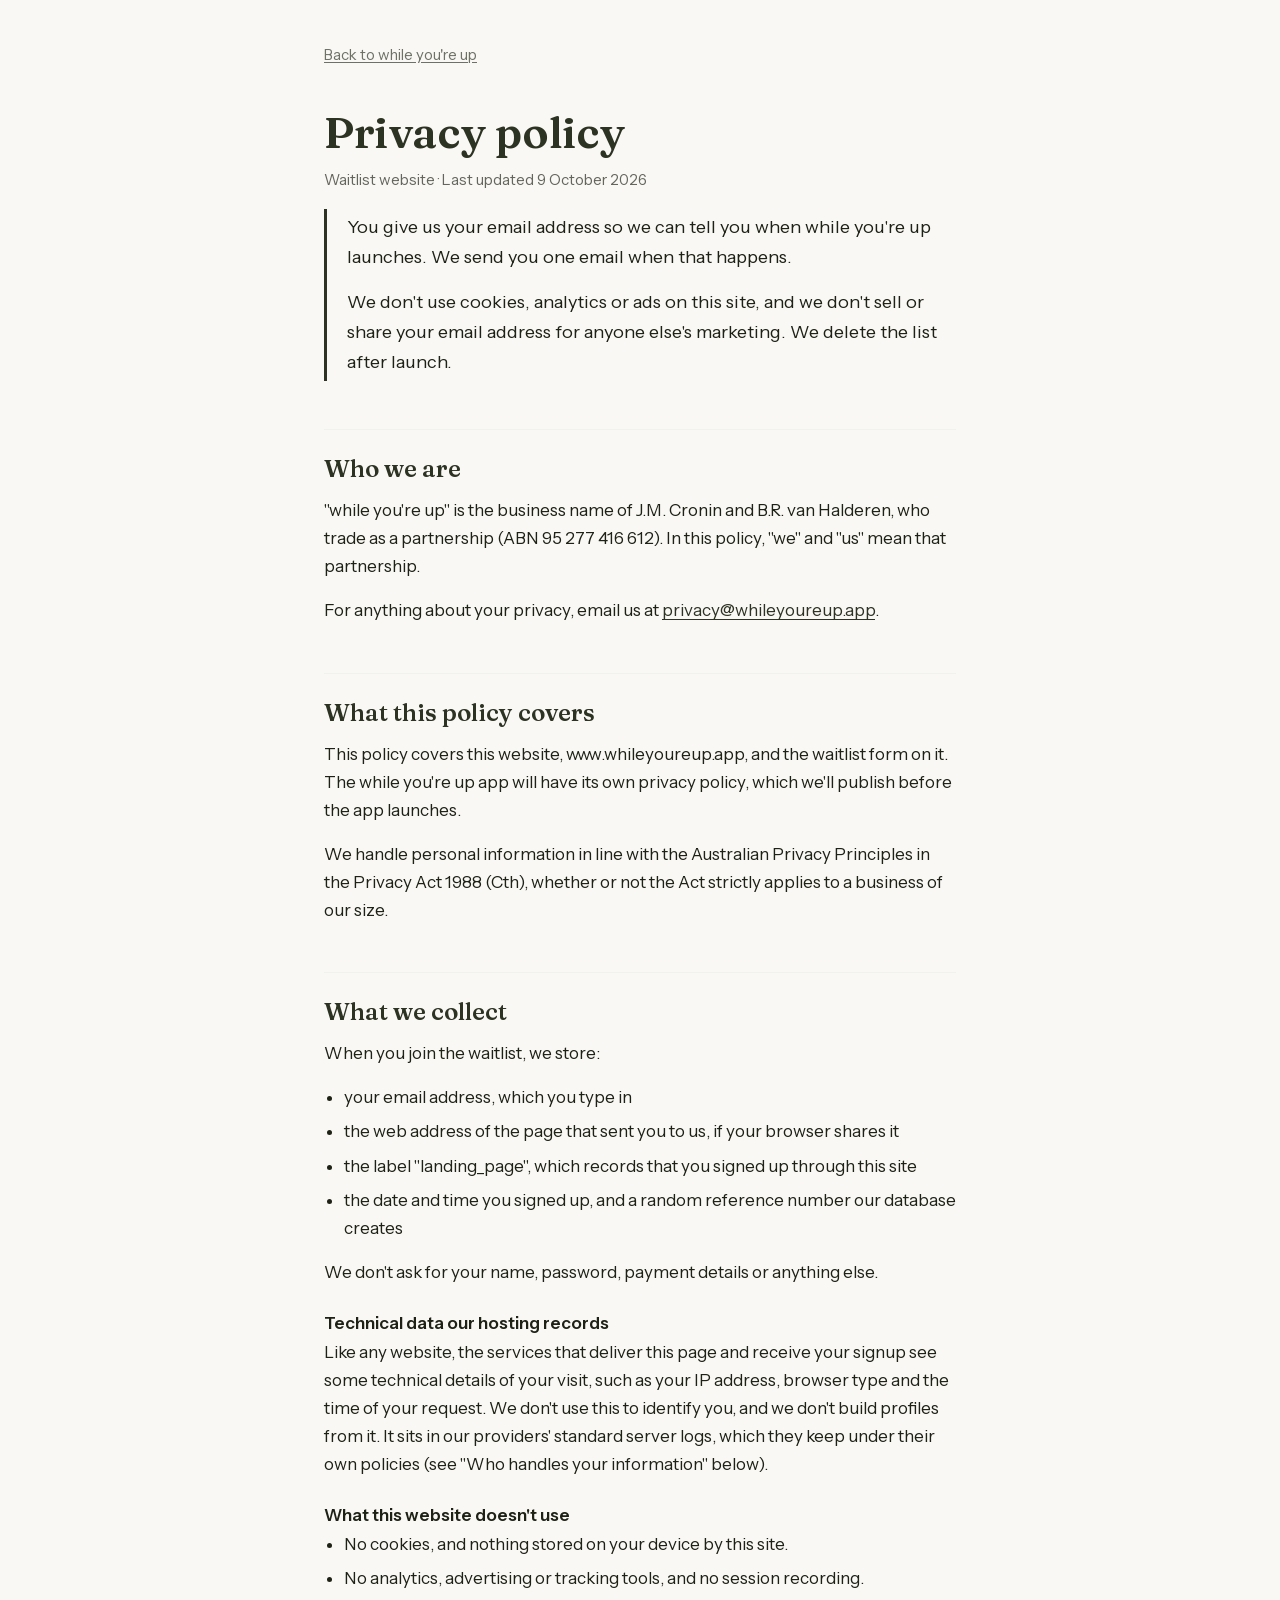
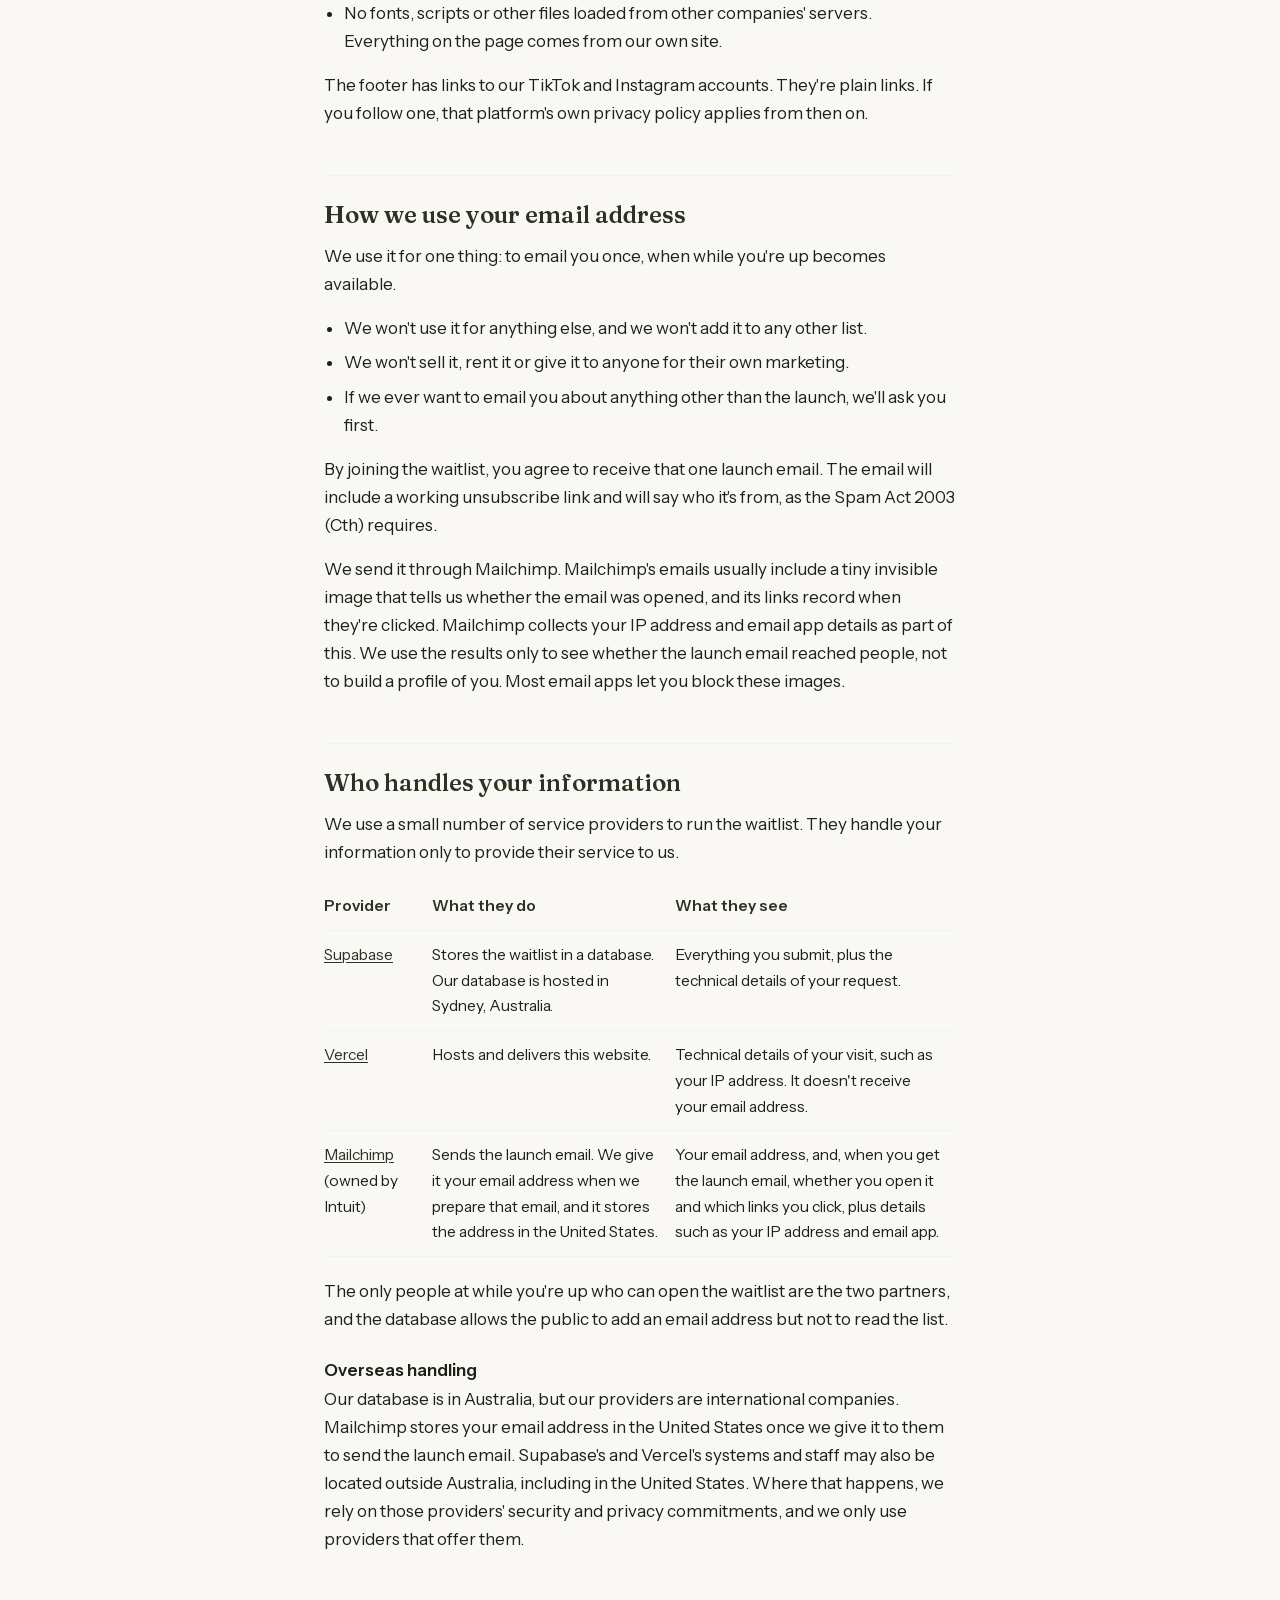
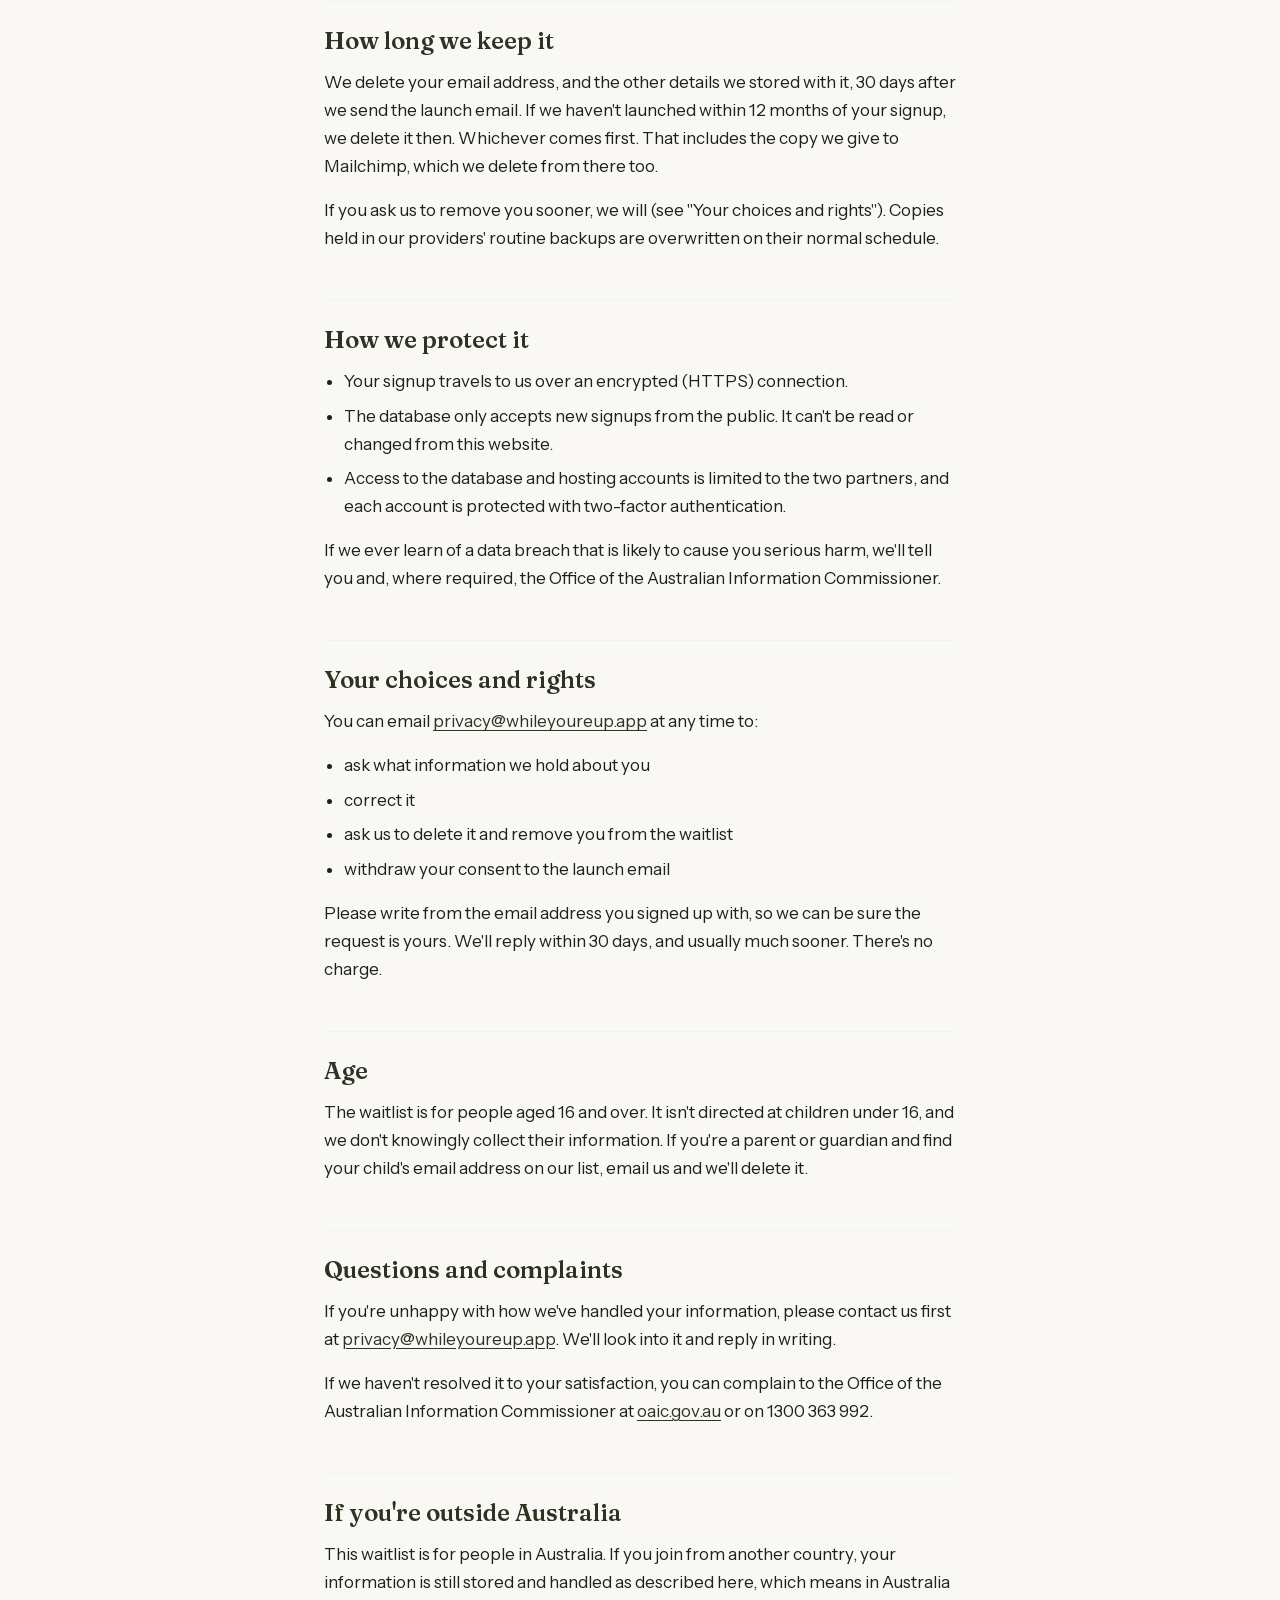
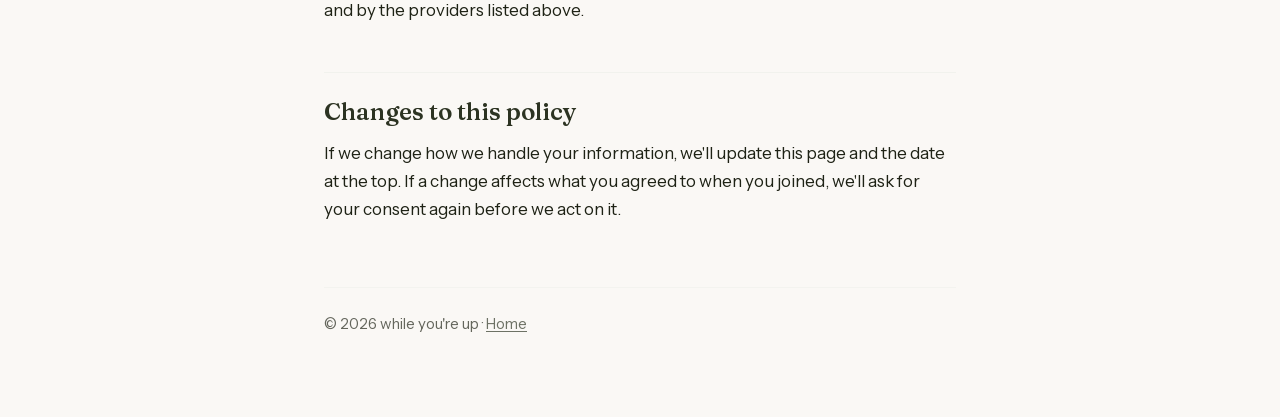
==== privacy.html @ 3d48b65b "Add privacy policy page, link it from footer, add signup consent line Restyles privacy.html with the" ====
<!DOCTYPE html>
<html lang="en-AU">
<head>
<meta charset="utf-8">
<meta name="viewport" content="width=device-width, initial-scale=1">
<meta name="color-scheme" content="light">
<title>Privacy policy · while you're up</title>
<meta name="description" content="How while you're up handles the email address you give us when you join the waitlist.">
<link rel="icon" href="assets/favicon.svg" type="image/svg+xml">
<link rel="stylesheet" href="css/tokens.css?v=17">
<link rel="stylesheet" href="css/styles.css?v=18">

<style>
  /* Page-specific layout only; shared colors, type, and fonts come from
     tokens.css / styles.css (self-hosted, same as the rest of the site).
     The site is light-only by design (see index.html), so no dark theme here. */

  .page {
    max-width: 42rem;
    margin: 0 auto;
    padding: 2.5rem 1.25rem 4rem;
    font-size: 1.0625rem;
    line-height: 1.65;
  }

  .back {
    display: inline-block;
    margin-bottom: 2.5rem;
    color: var(--color-neutral-dark);
    opacity: 0.68;
    font-size: 0.9375rem;
    text-decoration: none;
  }
  .back:hover, .back:focus-visible { opacity: 1; text-decoration: underline; }

  .page h1 {
    font-size: clamp(2rem, 6vw, 2.75rem);
    line-height: 1.1;
    letter-spacing: -0.01em;
    margin: 0 0 0.75rem;
  }
  .updated { color: var(--color-neutral-dark); opacity: 0.68; font-size: 0.9375rem; margin: 0 0 2rem; }

  .summary {
    border-left: 3px solid var(--color-forest-dark);
    padding: 0.25rem 0 0.25rem 1.25rem;
    margin: 0 0 3rem;
    font-size: 1.125rem;
  }
  .summary p { margin: 0 0 0.75rem; }
  .summary p:last-child { margin-bottom: 0; }

  .page h2 {
    font-size: 1.5rem;
    line-height: 1.25;
    margin: 3rem 0 0.75rem;
    padding-top: 1.5rem;
    border-top: 1px solid var(--color-neutral-light);
  }
  .page h3 {
    font-family: var(--font-body);
    font-weight: 600;
    font-size: 1.0625rem;
    color: var(--color-neutral-dark);
    margin: 1.75rem 0 0.25rem;
  }
  .page p { margin: 0 0 1rem; }
  .page ul { margin: 0 0 1rem; padding-left: 1.25rem; }
  .page li { margin-bottom: 0.4rem; }

  .page a {
    color: var(--color-forest-dark);
    text-decoration: underline;
    text-underline-offset: 0.15em;
  }
  .page a:hover { opacity: 0.75; }
  .page a:focus-visible, .back:focus-visible {
    outline: 2px solid var(--color-sage-green);
    outline-offset: 3px;
    border-radius: 2px;
  }

  .table-wrap { overflow-x: auto; margin: 0 0 1.25rem; }
  .page table { border-collapse: collapse; width: 100%; min-width: 30rem; font-size: 0.9688rem; }
  .page th, .page td {
    text-align: left;
    vertical-align: top;
    padding: 0.7rem 0.9rem 0.7rem 0;
    border-bottom: 1px solid var(--color-neutral-light);
  }
  .page th { font-weight: 600; color: var(--color-forest-dark); }

  .page footer {
    margin-top: 4rem;
    padding-top: 1.5rem;
    border-top: 1px solid var(--color-neutral-light);
    color: var(--color-neutral-dark);
    opacity: 0.68;
    font-size: 0.9375rem;
  }
</style>
</head>
<body>
<main class="page">

  <a class="back" href="/">Back to while you're up</a>

  <h1>Privacy policy</h1>
  <p class="updated">Waitlist website · Last updated 9 October 2026</p>

  <div class="summary">
    <p>You give us your email address so we can tell you when while you're up launches. We send you one email when that happens.</p>
    <p>We don't use cookies, analytics or ads on this site, and we don't sell or share your email address for anyone else's marketing. We delete the list after launch.</p>
  </div>

  <h2 id="who">Who we are</h2>
  <p>"while you're up" is the business name of J.M. Cronin and B.R. van Halderen, who trade as a partnership (ABN 95 277 416 612). In this policy, "we" and "us" mean that partnership.</p>
  <p>For anything about your privacy, email us at <a href="mailto:privacy@whileyoureup.app">privacy@whileyoureup.app</a>.</p>

  <h2 id="scope">What this policy covers</h2>
  <p>This policy covers this website, www.whileyoureup.app, and the waitlist form on it. The while you're up app will have its own privacy policy, which we'll publish before the app launches.</p>
  <p>We handle personal information in line with the Australian Privacy Principles in the Privacy Act 1988 (Cth), whether or not the Act strictly applies to a business of our size.</p>

  <h2 id="collect">What we collect</h2>
  <p>When you join the waitlist, we store:</p>
  <ul>
    <li>your email address, which you type in</li>
    <li>the web address of the page that sent you to us, if your browser shares it</li>
    <li>the label "landing_page", which records that you signed up through this site</li>
    <li>the date and time you signed up, and a random reference number our database creates</li>
  </ul>
  <p>We don't ask for your name, password, payment details or anything else.</p>

  <h3>Technical data our hosting records</h3>
  <p>Like any website, the services that deliver this page and receive your signup see some technical details of your visit, such as your IP address, browser type and the time of your request. We don't use this to identify you, and we don't build profiles from it. It sits in our providers' standard server logs, which they keep under their own policies (see "Who handles your information" below).</p>

  <h3>What this website doesn't use</h3>
  <ul>
    <li>No cookies, and nothing stored on your device by this site.</li>
    <li>No analytics, advertising or tracking tools, and no session recording.</li>
    <li>No fonts, scripts or other files loaded from other companies' servers. Everything on the page comes from our own site.</li>
  </ul>
  <p>The footer has links to our TikTok and Instagram accounts. They're plain links. If you follow one, that platform's own privacy policy applies from then on.</p>

  <h2 id="use">How we use your email address</h2>
  <p>We use it for one thing: to email you once, when while you're up becomes available.</p>
  <ul>
    <li>We won't use it for anything else, and we won't add it to any other list.</li>
    <li>We won't sell it, rent it or give it to anyone for their own marketing.</li>
    <li>If we ever want to email you about anything other than the launch, we'll ask you first.</li>
  </ul>
  <p>By joining the waitlist, you agree to receive that one launch email. The email will include a working unsubscribe link and will say who it's from, as the Spam Act 2003 (Cth) requires.</p>
  <p>We send it through Mailchimp. Mailchimp's emails usually include a tiny invisible image that tells us whether the email was opened, and its links record when they're clicked. Mailchimp collects your IP address and email app details as part of this. We use the results only to see whether the launch email reached people, not to build a profile of you. Most email apps let you block these images.</p>

  <h2 id="who-handles">Who handles your information</h2>
  <p>We use a small number of service providers to run the waitlist. They handle your information only to provide their service to us.</p>
  <div class="table-wrap">
    <table>
      <thead>
        <tr><th scope="col">Provider</th><th scope="col">What they do</th><th scope="col">What they see</th></tr>
      </thead>
      <tbody>
        <tr>
          <td><a href="https://supabase.com/privacy">Supabase</a></td>
          <td>Stores the waitlist in a database. Our database is hosted in Sydney, Australia.</td>
          <td>Everything you submit, plus the technical details of your request.</td>
        </tr>
        <tr>
          <td><a href="https://vercel.com/legal/privacy-policy">Vercel</a></td>
          <td>Hosts and delivers this website.</td>
          <td>Technical details of your visit, such as your IP address. It doesn't receive your email address.</td>
        </tr>
        <tr>
          <td><a href="https://mailchimp.com/legal/privacy/">Mailchimp</a> (owned by Intuit)</td>
          <td>Sends the launch email. We give it your email address when we prepare that email, and it stores the address in the United States.</td>
          <td>Your email address, and, when you get the launch email, whether you open it and which links you click, plus details such as your IP address and email app.</td>
        </tr>
      </tbody>
    </table>
  </div>
  <p>The only people at while you're up who can open the waitlist are the two partners, and the database allows the public to add an email address but not to read the list.</p>

  <h3>Overseas handling</h3>
  <p>Our database is in Australia, but our providers are international companies. Mailchimp stores your email address in the United States once we give it to them to send the launch email. Supabase's and Vercel's systems and staff may also be located outside Australia, including in the United States. Where that happens, we rely on those providers' security and privacy commitments, and we only use providers that offer them.</p>

  <h2 id="keep">How long we keep it</h2>
  <p>We delete your email address, and the other details we stored with it, 30 days after we send the launch email. If we haven't launched within 12 months of your signup, we delete it then. Whichever comes first. That includes the copy we give to Mailchimp, which we delete from there too.</p>
  <p>If you ask us to remove you sooner, we will (see "Your choices and rights"). Copies held in our providers' routine backups are overwritten on their normal schedule.</p>

  <h2 id="secure">How we protect it</h2>
  <ul>
    <li>Your signup travels to us over an encrypted (HTTPS) connection.</li>
    <li>The database only accepts new signups from the public. It can't be read or changed from this website.</li>
    <li>Access to the database and hosting accounts is limited to the two partners, and each account is protected with two-factor authentication.</li>
  </ul>
  <p>If we ever learn of a data breach that is likely to cause you serious harm, we'll tell you and, where required, the Office of the Australian Information Commissioner.</p>

  <h2 id="rights">Your choices and rights</h2>
  <p>You can email <a href="mailto:privacy@whileyoureup.app">privacy@whileyoureup.app</a> at any time to:</p>
  <ul>
    <li>ask what information we hold about you</li>
    <li>correct it</li>
    <li>ask us to delete it and remove you from the waitlist</li>
    <li>withdraw your consent to the launch email</li>
  </ul>
  <p>Please write from the email address you signed up with, so we can be sure the request is yours. We'll reply within 30 days, and usually much sooner. There's no charge.</p>

  <h2 id="age">Age</h2>
  <p>The waitlist is for people aged 16 and over. It isn't directed at children under 16, and we don't knowingly collect their information. If you're a parent or guardian and find your child's email address on our list, email us and we'll delete it.</p>

  <h2 id="complaints">Questions and complaints</h2>
  <p>If you're unhappy with how we've handled your information, please contact us first at <a href="mailto:privacy@whileyoureup.app">privacy@whileyoureup.app</a>. We'll look into it and reply in writing.</p>
  <p>If we haven't resolved it to your satisfaction, you can complain to the Office of the Australian Information Commissioner at <a href="https://www.oaic.gov.au">oaic.gov.au</a> or on 1300 363 992.</p>

  <h2 id="overseas-visitors">If you're outside Australia</h2>
  <p>This waitlist is for people in Australia. If you join from another country, your information is still stored and handled as described here, which means in Australia and by the providers listed above.</p>

  <h2 id="changes">Changes to this policy</h2>
  <p>If we change how we handle your information, we'll update this page and the date at the top. If a change affects what you agreed to when you joined, we'll ask for your consent again before we act on it.</p>

  <footer>
    <p>© 2026 while you're up · <a href="/">Home</a></p>
  </footer>

</main>
</body>
</html>
---- css/tokens.css ----
/*
 * Design tokens — sourced directly from Figma file "While You're Up — Design"
 * (fileKey 4DgEdesJbAXD0QEsbEUUnP): Brand Overview (node 0:1) + Design System
 * (node 56:2) pages. Do not hand-edit values here without checking Figma first.
 */

:root {
  /* Color primitives */
  --color-forest-dark: #2C3322;   /* primary brand / headings */
  --color-sage-green: #9BA383;    /* secondary actions */
  --color-warm-tan: #CFA779;      /* accent / alerts / spotlight */
  --color-cream-base: #FAF8F5;    /* background */
  --color-neutral-dark: #1E2215;  /* body text */
  --color-neutral-light: #F1F2ED; /* borders / dividers */
  --color-surface: #FFFFFF;

  /* Type */
  --font-display: 'Fraunces', serif;        /* headlines, lowercase wordmark styling */
  --font-body: 'Instrument Sans', sans-serif;

  --text-display: clamp(2.5rem, 5vw, 3.5rem);  /* Figma Display: Fraunces 32px, scaled up for a marketing hero */
  --text-heading: clamp(1.5rem, 3vw, 2rem);    /* Figma Heading: Fraunces 24px */
  --text-subhead: 1.25rem;                     /* Figma Subhead: Instrument Sans SemiBold 20px */
  --text-body: 0.875rem;                       /* Figma Body: Instrument Sans Regular 14px */
  --text-caption: 0.75rem;                     /* Figma Caption: 12px */
  --text-overline: 0.6875rem;                  /* Figma Overline: Bold 11px, all caps */

  /* Spacing — Figma's 8px grid */
  --space-1: 8px;
  --space-2: 16px;
  --space-3: 24px;
  --space-4: 32px;
  --space-5: 48px;
  --space-6: 64px;

  /* Radii — Figma Radii & Spacing board */
  --radius-small: 8px;
  --radius-medium: 16px;
  --radius-large: 32px;
  --radius-full: 999px;
}
---- css/styles.css ----
/* Layout & components — built on tokens.css (Figma-sourced values only). */

/* Self-hosted fonts (SIL OFL 1.1, see fonts/OFL-*.txt). Same variable woff2
   files Google Fonts served; only the weights/styles this CSS uses. */
@font-face {
  font-family: 'Fraunces';
  font-style: normal;
  font-weight: 500 600;
  font-display: swap;
  src: url('../fonts/fraunces-latin-ext.woff2') format('woff2');
  unicode-range: U+0100-02BA, U+02BD-02C5, U+02C7-02CC, U+02CE-02D7, U+02DD-02FF, U+0304, U+0308, U+0329, U+1D00-1DBF, U+1E00-1E9F, U+1EF2-1EFF, U+2020, U+20A0-20AB, U+20AD-20C4, U+2113, U+2C60-2C7F, U+A720-A7FF;
}
@font-face {
  font-family: 'Fraunces';
  font-style: normal;
  font-weight: 500 600;
  font-display: swap;
  src: url('../fonts/fraunces-latin.woff2') format('woff2');
  unicode-range: U+0000-00FF, U+0131, U+0152-0153, U+02BB-02BC, U+02C6, U+02DA, U+02DC, U+0304, U+0308, U+0329, U+2000-206F, U+20AC, U+2122, U+2191, U+2193, U+2212, U+2215, U+FEFF, U+FFFD;
}
@font-face {
  font-family: 'Fraunces';
  font-style: italic;
  font-weight: 400;
  font-display: swap;
  src: url('../fonts/fraunces-italic-latin-ext.woff2') format('woff2');
  unicode-range: U+0100-02BA, U+02BD-02C5, U+02C7-02CC, U+02CE-02D7, U+02DD-02FF, U+0304, U+0308, U+0329, U+1D00-1DBF, U+1E00-1E9F, U+1EF2-1EFF, U+2020, U+20A0-20AB, U+20AD-20C4, U+2113, U+2C60-2C7F, U+A720-A7FF;
}
@font-face {
  font-family: 'Fraunces';
  font-style: italic;
  font-weight: 400;
  font-display: swap;
  src: url('../fonts/fraunces-italic-latin.woff2') format('woff2');
  unicode-range: U+0000-00FF, U+0131, U+0152-0153, U+02BB-02BC, U+02C6, U+02DA, U+02DC, U+0304, U+0308, U+0329, U+2000-206F, U+20AC, U+2122, U+2191, U+2193, U+2212, U+2215, U+FEFF, U+FFFD;
}
@font-face {
  font-family: 'Instrument Sans';
  font-style: normal;
  font-weight: 400 700;
  font-display: swap;
  src: url('../fonts/instrument-sans-latin-ext.woff2') format('woff2');
  unicode-range: U+0100-02BA, U+02BD-02C5, U+02C7-02CC, U+02CE-02D7, U+02DD-02FF, U+0304, U+0308, U+0329, U+1D00-1DBF, U+1E00-1E9F, U+1EF2-1EFF, U+2020, U+20A0-20AB, U+20AD-20C4, U+2113, U+2C60-2C7F, U+A720-A7FF;
}
@font-face {
  font-family: 'Instrument Sans';
  font-style: normal;
  font-weight: 400 700;
  font-display: swap;
  src: url('../fonts/instrument-sans-latin.woff2') format('woff2');
  unicode-range: U+0000-00FF, U+0131, U+0152-0153, U+02BB-02BC, U+02C6, U+02DA, U+02DC, U+0304, U+0308, U+0329, U+2000-206F, U+20AC, U+2122, U+2191, U+2193, U+2212, U+2215, U+FEFF, U+FFFD;
}

*, *::before, *::after { box-sizing: border-box; }

html {
  scroll-behavior: smooth;
  color-scheme: light; /* mirrors the <meta name="color-scheme"> in index.html */
}

body {
  margin: 0;
  background: var(--color-cream-base);
  color: var(--color-neutral-dark);
  font-family: var(--font-body);
  font-size: var(--text-body);
  line-height: 1.6;
  -webkit-font-smoothing: antialiased;
}

h1, h2, h3 {
  font-family: var(--font-display);
  color: var(--color-forest-dark);
  margin: 0;
  line-height: 1.15;
}

a { color: inherit; }

.sr-only {
  position: absolute;
  width: 1px;
  height: 1px;
  padding: 0;
  margin: -1px;
  overflow: hidden;
  clip: rect(0, 0, 0, 0);
  white-space: nowrap;
  border: 0;
}

.wrap {
  max-width: 1120px;
  margin: 0 auto;
  padding: 0 var(--space-2);
}

/* Header */
.site-header {
  position: sticky;
  top: 0;
  z-index: 50; /* explicit stacking so it renders above the hero's sticky phone, regardless of DOM order */
  padding: var(--space-2) 0;
  background: var(--color-cream-base);
  border-bottom: 1px solid rgba(44, 51, 34, 0.08);
}

.brand {
  display: inline-flex;
  align-items: center;
  gap: var(--space-1);
  text-decoration: none;
  padding: 6px 0; /* brings the tap target closer to the 44px touch-target minimum (was 32px) */
}

.brand img {
  width: 32px;
  height: auto;
  display: block;
}

.brand span {
  font-family: var(--font-display);
  font-size: 1.25rem;
  color: var(--color-forest-dark);
}

/* Hero */
.hero {
  padding: var(--space-4) 0 var(--space-6);
}

.hero .wrap {
  display: grid;
  grid-template-columns: 1.1fr 0.9fr;
  gap: var(--space-6);
  align-items: center;
}

.badge {
  display: inline-block;
  background: var(--color-neutral-light);
  color: var(--color-forest-dark);
  font-size: var(--text-overline);
  font-weight: 700;
  letter-spacing: 0.06em;
  text-transform: uppercase;
  padding: var(--space-1) var(--space-2);
  border-radius: var(--radius-full);
  margin-bottom: var(--space-2);
}

.hero h1 {
  font-size: var(--text-display);
  font-weight: 600;
}

.hero .subhead {
  margin-top: var(--space-2);
  font-size: var(--text-subhead);
  color: var(--color-neutral-dark);
  opacity: 0.85;
  max-width: 44ch;
}

/* Rolling message carousel — one chat-style pill visible at a time,
   sized noticeably smaller than the headline (italic "Brand Personality"
   Fraunces style from the brand board, but a lighter touch) directly
   below it. Each pill fades + slides in, holds, then fades + slides
   out, staggered by animation-delay so exactly one is ever visible.
   Purely decorative/ambient (aria-hidden), CSS-only, and paused (first
   message shown static) for reduced-motion. */
.message-carousel {
  position: relative;
  min-height: 70px; /* fits one line at this type size; grows for wrapped text at larger text sizes instead of clipping it */
  margin: var(--space-1) 0 var(--space-4);
}

.message-bubble {
  position: absolute;
  top: 50%;
  left: 0;
  margin: 0;
  background: var(--color-surface);
  border: 1px solid var(--color-neutral-light);
  border-radius: var(--radius-large);
  padding: var(--space-2) var(--space-3);
  font-family: var(--font-display);
  font-style: italic;
  font-weight: 400;
  font-size: clamp(0.875rem, 2.2vw, 1.375rem);
  line-height: 1.3;
  color: var(--color-forest-dark);
  width: max-content;
  max-width: 100%;
  /* No white-space:nowrap: at larger browser/OS text sizes this must be
     allowed to wrap instead of overflowing the viewport unreadably
     (WCAG 1.4.4/1.4.10). It still renders on one line at normal sizes
     because the pill hugs its content width. */
  opacity: 0;
  transform: translateY(calc(-50% + 10px));
  animation: message-fade-cycle 20s ease-in-out infinite;
}

.message-bubble:nth-child(1) { animation-delay: 0s; }
.message-bubble:nth-child(2) { animation-delay: 4s; }
.message-bubble:nth-child(3) { animation-delay: 8s; }
.message-bubble:nth-child(4) { animation-delay: 12s; }
.message-bubble:nth-child(5) { animation-delay: 16s; }

@keyframes message-fade-cycle {
  0%   { opacity: 0; transform: translateY(calc(-50% + 10px)); }
  4%   { opacity: 1; transform: translateY(-50%); }
  16%  { opacity: 1; transform: translateY(-50%); }
  20%  { opacity: 0; transform: translateY(calc(-50% - 10px)); }
  100% { opacity: 0; transform: translateY(calc(-50% - 10px)); }
}

@media (prefers-reduced-motion: reduce) {
  .message-bubble { animation: none; opacity: 0; }
  .message-bubble:first-child { opacity: 1; transform: translateY(-50%); }
}

.hero-visual {
  display: flex;
  justify-content: center;
}

/* Scroll-driven phone mockup — a tall track wrapping the whole hero row.
   Scrolling through the track drives the app screenshot's internal scroll
   (via JS translateY in phone-scroll.js) while the hero copy + phone stay
   pinned together; once the content is fully revealed, they unstick and
   the page continues normally into the next section. */
.phone-scroll-track {
  position: relative;
  width: 100%;
}

.phone-sticky {
  position: sticky;
  /* --header-h is measured and kept in sync by phone-scroll.js, so the
     sticky phone/copy never sit partly behind the fixed header. */
  top: calc(12vh + var(--header-h, 64px));
}


.iphone-frame {
  position: relative;
  width: 100%;
  max-width: 320px;
  aspect-ratio: 430 / 932; /* iPhone 17 Pro Max screen proportions */
  background: linear-gradient(155deg, #f3f3f1 0%, #e2e2e0 45%, #f5f5f3 100%); /* silver/titanium finish, calmer than a black frame */
  border: 1px solid rgba(0, 0, 0, 0.06);
  border-radius: 50px;
  padding: 12px;
  box-shadow: 0 30px 60px -20px rgba(30, 34, 21, 0.3);
}

.iphone-dynamic-island {
  position: absolute;
  top: 22px;
  left: 50%;
  transform: translateX(-50%);
  width: 32%;
  height: 3.2%;
  background: #000; /* always black on-device, regardless of finish */
  border-radius: 999px;
  z-index: 3;
}

.iphone-side-button {
  position: absolute;
  background: #d6d6d4;
  box-shadow: 0 0 0 0.5px rgba(0, 0, 0, 0.08);
}

.iphone-action-button {
  left: -3px;
  top: 15%;
  width: 3px;
  height: 3.5%;
  border-radius: 2px 0 0 2px;
}

.iphone-volume-up, .iphone-volume-down {
  left: -3px;
  width: 3px;
  height: 7%;
  border-radius: 2px 0 0 2px;
}

.iphone-volume-up { top: 21%; }
.iphone-volume-down { top: 30%; }

.iphone-power-button {
  right: -3px;
  top: 22%;
  width: 3px;
  height: 10%;
  border-radius: 0 2px 2px 0;
}

.iphone-screen {
  position: relative;
  width: 100%;
  height: 100%;
  overflow: hidden;
  border-radius: 38px;
  background: var(--color-cream-base);
}

.iphone-status-bar,
.iphone-bottom-nav {
  position: absolute;
  left: 0;
  width: 100%;
  display: block;
  z-index: 2;
  pointer-events: none;
}

.iphone-status-bar { top: 0; }

.iphone-bottom-nav {
  bottom: 0;
  /* Padding (not a bottom offset) lifts the pill off the screen's rounded
     corner while the background fills that strip — otherwise scrolling
     content would show through the gap left underneath the nav image. */
  box-sizing: border-box;
  padding-bottom: 2.5%;
  background: var(--color-cream-base);
}

.iphone-content {
  position: absolute;
  top: 6.6%; /* matches the status bar's proportional height */
  left: 0;
  width: 100%;
  display: block;
  pointer-events: none;
  user-select: none;
  will-change: transform;
  backface-visibility: hidden; /* keeps this pinned to its own compositor layer on iOS Safari instead of re-promoting mid-scroll */
}

/* Signup form */
.signup-form {
  display: flex;
  gap: var(--space-1);
  margin-top: var(--space-3);
  max-width: 420px;
}

.signup-form input[type="email"] {
  flex: 1;
  padding: var(--space-2);
  border-radius: var(--radius-medium);
  border: 1px solid var(--color-neutral-light);
  background: var(--color-surface);
  font-family: var(--font-body);
  font-size: 1rem;
  color: var(--color-neutral-dark);
}

.signup-form input[type="email"]:focus {
  outline: 2px solid var(--color-sage-green);
  outline-offset: 1px;
}

.signup-form button {
  background: var(--color-forest-dark);
  color: var(--color-cream-base);
  border: none;
  border-radius: var(--radius-medium);
  padding: 0 var(--space-3);
  font-family: var(--font-body);
  font-weight: 600;
  font-size: 1rem;
  cursor: pointer;
  white-space: nowrap;
}

.signup-form button:hover { background: var(--color-neutral-dark); }
.signup-form button:disabled { opacity: 0.6; cursor: default; }

.form-message {
  min-height: 1.4em;
  margin-top: var(--space-1);
  font-size: var(--text-caption);
  color: var(--color-forest-dark);
}

.form-message.is-error { color: #a1462f; }

.trust-line {
  margin-top: var(--space-1);
  font-size: var(--text-caption);
  color: var(--color-neutral-dark);
  opacity: 0.68; /* 0.6 measured ~4.25:1 against cream, just under WCAG AA's 4.5:1 for normal text */
}

.success-state {
  max-width: 420px;
  background: var(--color-surface);
  border: 1px solid var(--color-neutral-light);
  border-radius: var(--radius-medium);
  padding: var(--space-3);
  margin-top: var(--space-3);
}

.success-state h2,
.success-state h3 {
  font-size: var(--text-heading);
}

.success-state p {
  margin: var(--space-1) 0 0;
  opacity: 0.8;
}

/* Feature grid — a light tinted band (echoes the households band's
   divided-column structure below it, without repeating its dark green),
   with icon/type sizing matched to the households section: larger
   circular badges instead of small rounded-square icons, and hairline
   dividers instead of individual boxed cards. */
.features {
  background: var(--color-neutral-light);
  padding: var(--space-6) 0;
}

.features h2 {
  font-size: var(--text-heading);
  text-align: center;
  margin-bottom: var(--space-5);
}

/* Divider lines are the 1px grid gap showing through (background on the
   grid, card background painted over it) — this keeps every line the
   same length and continuous, unlike per-card borders which only span
   that card's own box and break across the row gap. */
.feature-grid {
  display: grid;
  grid-template-columns: repeat(3, 1fr);
  gap: 1px;
  background: rgba(44, 51, 34, 0.14);
}

.feature-card {
  background: var(--color-neutral-light);
  padding: var(--space-4);
}

.feature-icon {
  width: 56px;
  height: 56px;
  border-radius: 50%;
  background: var(--color-surface);
  display: flex;
  align-items: center;
  justify-content: center;
  margin-bottom: var(--space-2);
}

.feature-icon img {
  width: 26px;
  height: 26px;
  display: block;
}

.feature-card h3 {
  font-family: var(--font-body);
  font-size: 1rem;
  font-weight: 600;
  color: var(--color-neutral-dark);
}

.feature-card p {
  margin: var(--space-1) 0 0;
  font-size: var(--text-body);
  opacity: 0.75;
}

/* Target households — an inverse (dark) band to visually break from the
   light feature-card grid above: columns separated by hairline dividers
   rather than repeating the boxed white-card pattern. */
.households {
  background: var(--color-forest-dark);
  padding: var(--space-6) 0;
}

.households h2 {
  font-size: var(--text-heading);
  text-align: center;
  color: var(--color-cream-base);
  margin-bottom: var(--space-5);
}

.household-grid {
  display: grid;
  grid-template-columns: repeat(3, 1fr);
}

.household-item {
  padding: 0 var(--space-4);
}

.household-item + .household-item {
  border-left: 1px solid rgba(250, 248, 245, 0.18);
}

.household-icon {
  width: 56px;
  height: 56px;
  border-radius: 50%;
  display: flex;
  align-items: center;
  justify-content: center;
  margin-bottom: var(--space-2);
}

.household-icon img {
  width: 26px;
  height: 26px;
  display: block;
}

.household-icon-sage { background: var(--color-sage-green); }
.household-icon-tan { background: var(--color-warm-tan); }
.household-icon-cream { background: var(--color-cream-base); }

.household-item h3 {
  font-family: var(--font-body);
  font-size: 1rem;
  font-weight: 600;
  color: var(--color-cream-base);
}

.household-item p {
  margin: var(--space-1) 0 0;
  font-size: var(--text-body);
  color: var(--color-cream-base);
  opacity: 0.72;
}

/* Secondary CTA */
.cta-secondary {
  padding: var(--space-6) 0;
  text-align: center;
}

.cta-secondary h2 {
  font-size: var(--text-heading);
  margin-bottom: var(--space-2);
}

.cta-secondary .signup-form,
.cta-secondary .success-state {
  margin-left: auto;
  margin-right: auto;
}

/* Footer */
.site-footer {
  padding: var(--space-4) 0 var(--space-6);
  border-top: 1px solid var(--color-neutral-light);
  text-align: center;
  color: var(--color-neutral-dark);
  font-size: var(--text-caption);
}

/* Opacity lives on the text only (not the whole footer) so the social
   icons stay full-strength; 0.68 also clears WCAG AA contrast, which the
   old footer-wide 0.6 did not. */
.footer-text {
  margin: 0;
  opacity: 0.68;
}

.social-links {
  list-style: none;
  margin: 0 0 var(--space-2);
  padding: 0;
  display: flex;
  justify-content: center;
  gap: var(--space-1);
}

.social-links a {
  display: inline-flex;
  align-items: center;
  justify-content: center;
  width: 44px;
  height: 44px; /* 44px minimum touch target */
  border-radius: 50%;
  color: var(--color-forest-dark);
  transition: background-color 0.15s ease;
}

.social-links a:hover { background: var(--color-neutral-light); }
.social-links a:focus-visible {
  outline: 2px solid var(--color-sage-green);
  outline-offset: 2px;
}

@media (max-width: 860px) {
  .hero .wrap {
    grid-template-columns: 1fr;
  }
  .hero-visual { order: -1; }
  .iphone-frame { max-width: 240px; margin: 0 auto; }

  .feature-grid { grid-template-columns: 1fr; }
  .feature-card { padding: var(--space-4) 0; }

  .household-grid { grid-template-columns: 1fr; gap: var(--space-4); }
  .household-item { padding: 0; }
  .household-item + .household-item {
    border-left: none;
    border-top: 1px solid rgba(250, 248, 245, 0.18);
    padding-top: var(--space-4);
  }

  .signup-form { flex-direction: column; }
  .signup-form button { padding: var(--space-2); }
}
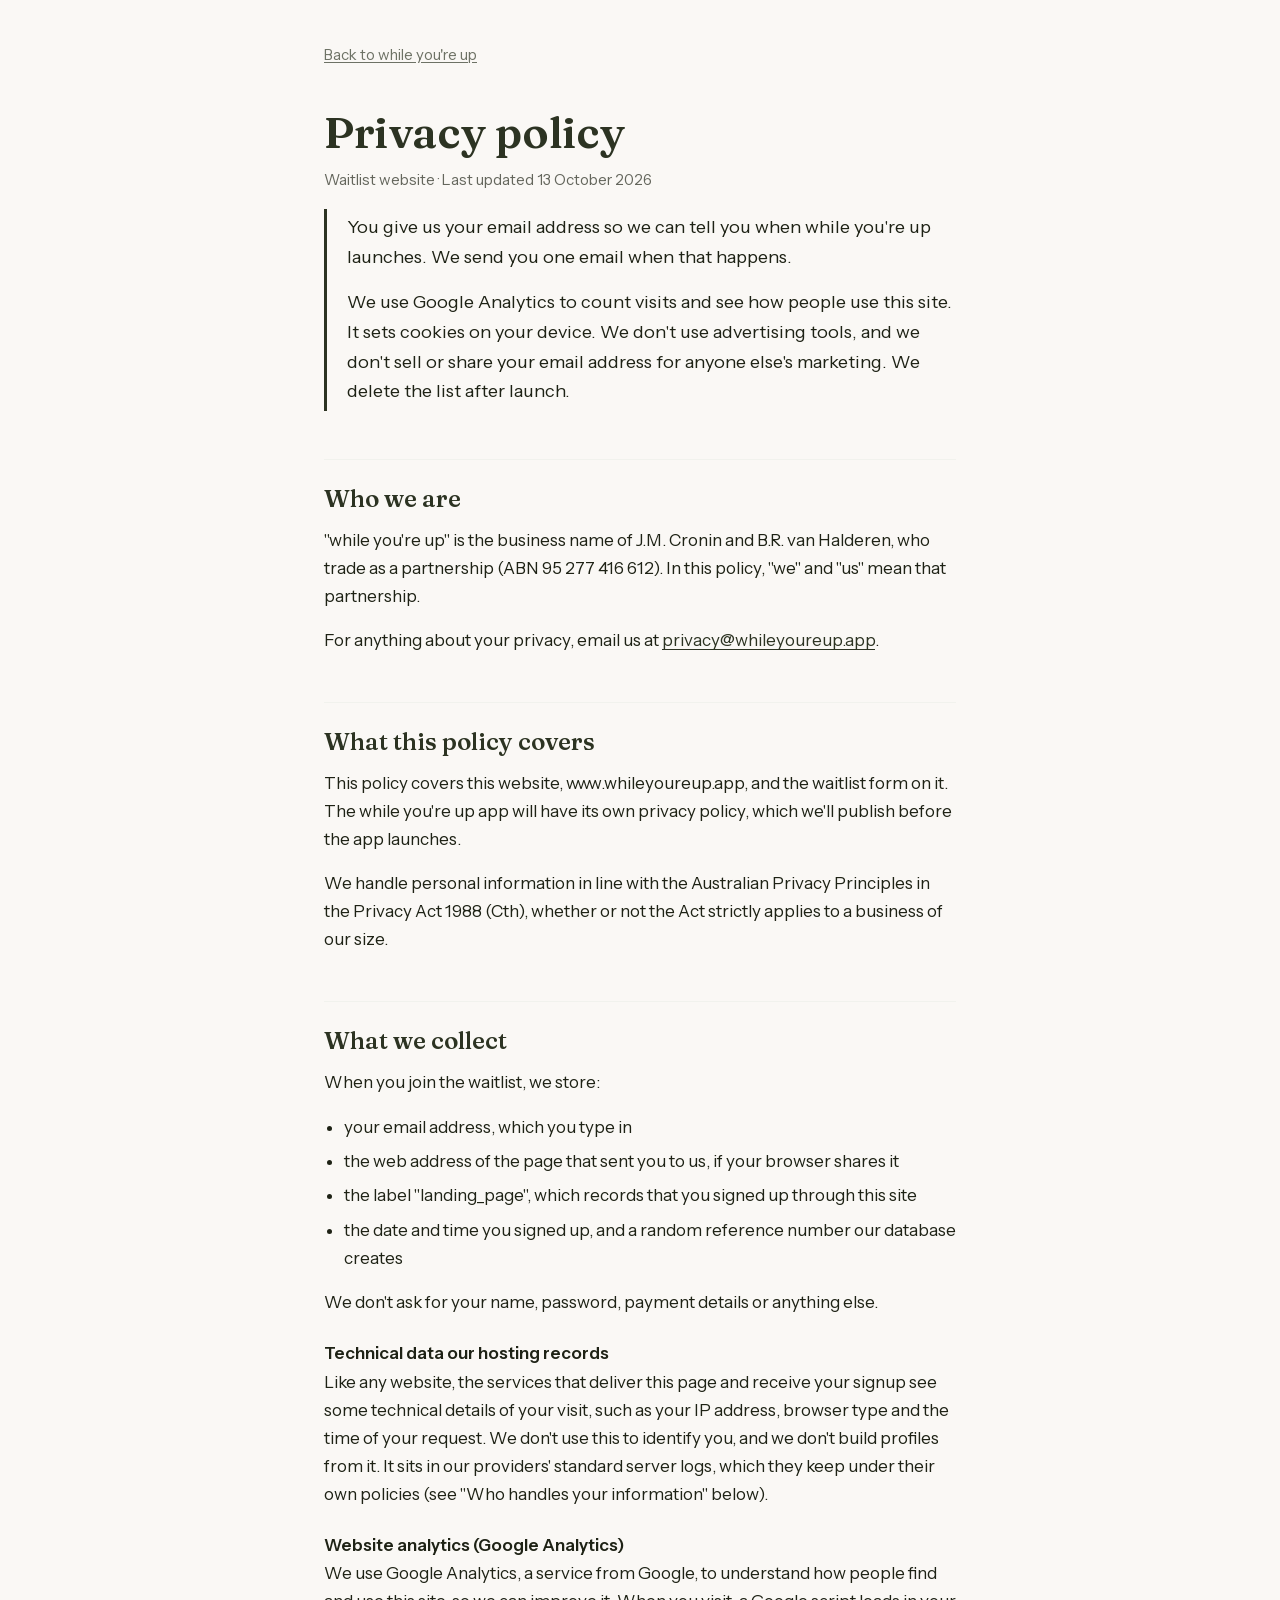
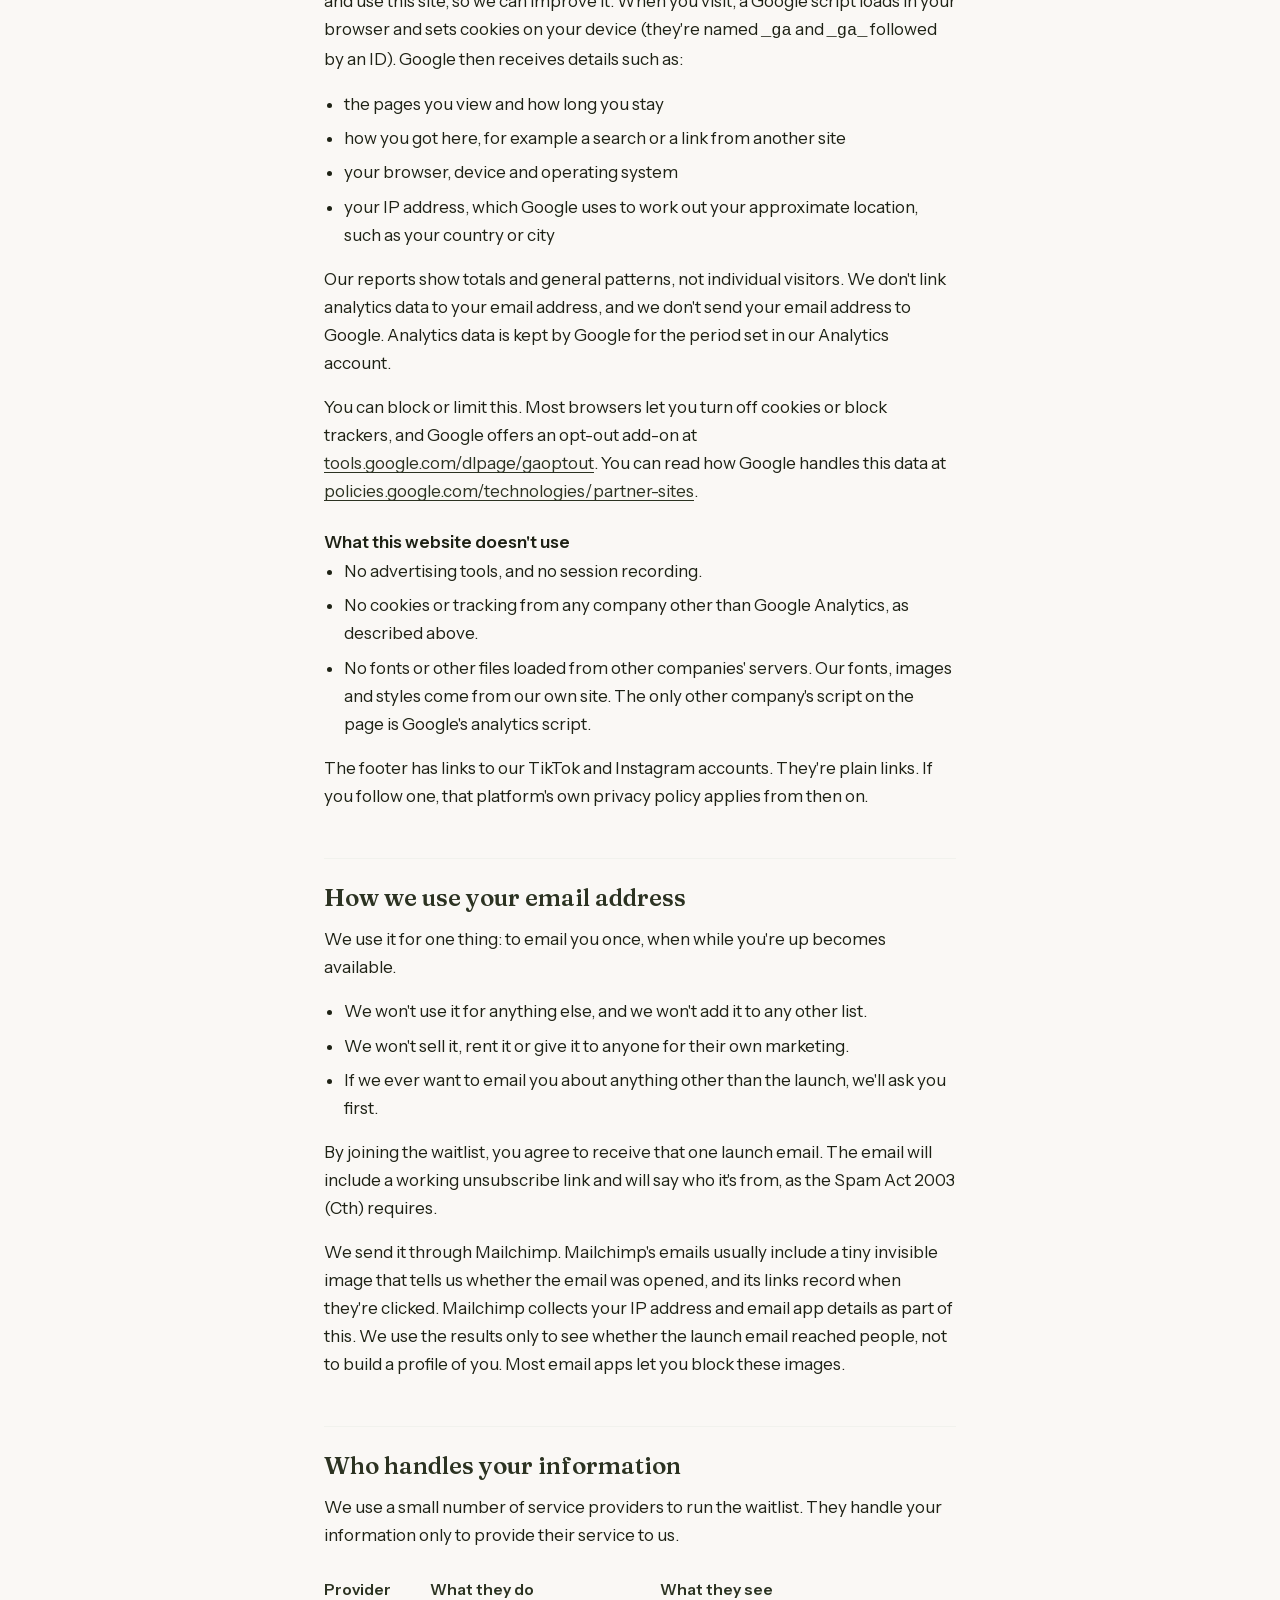
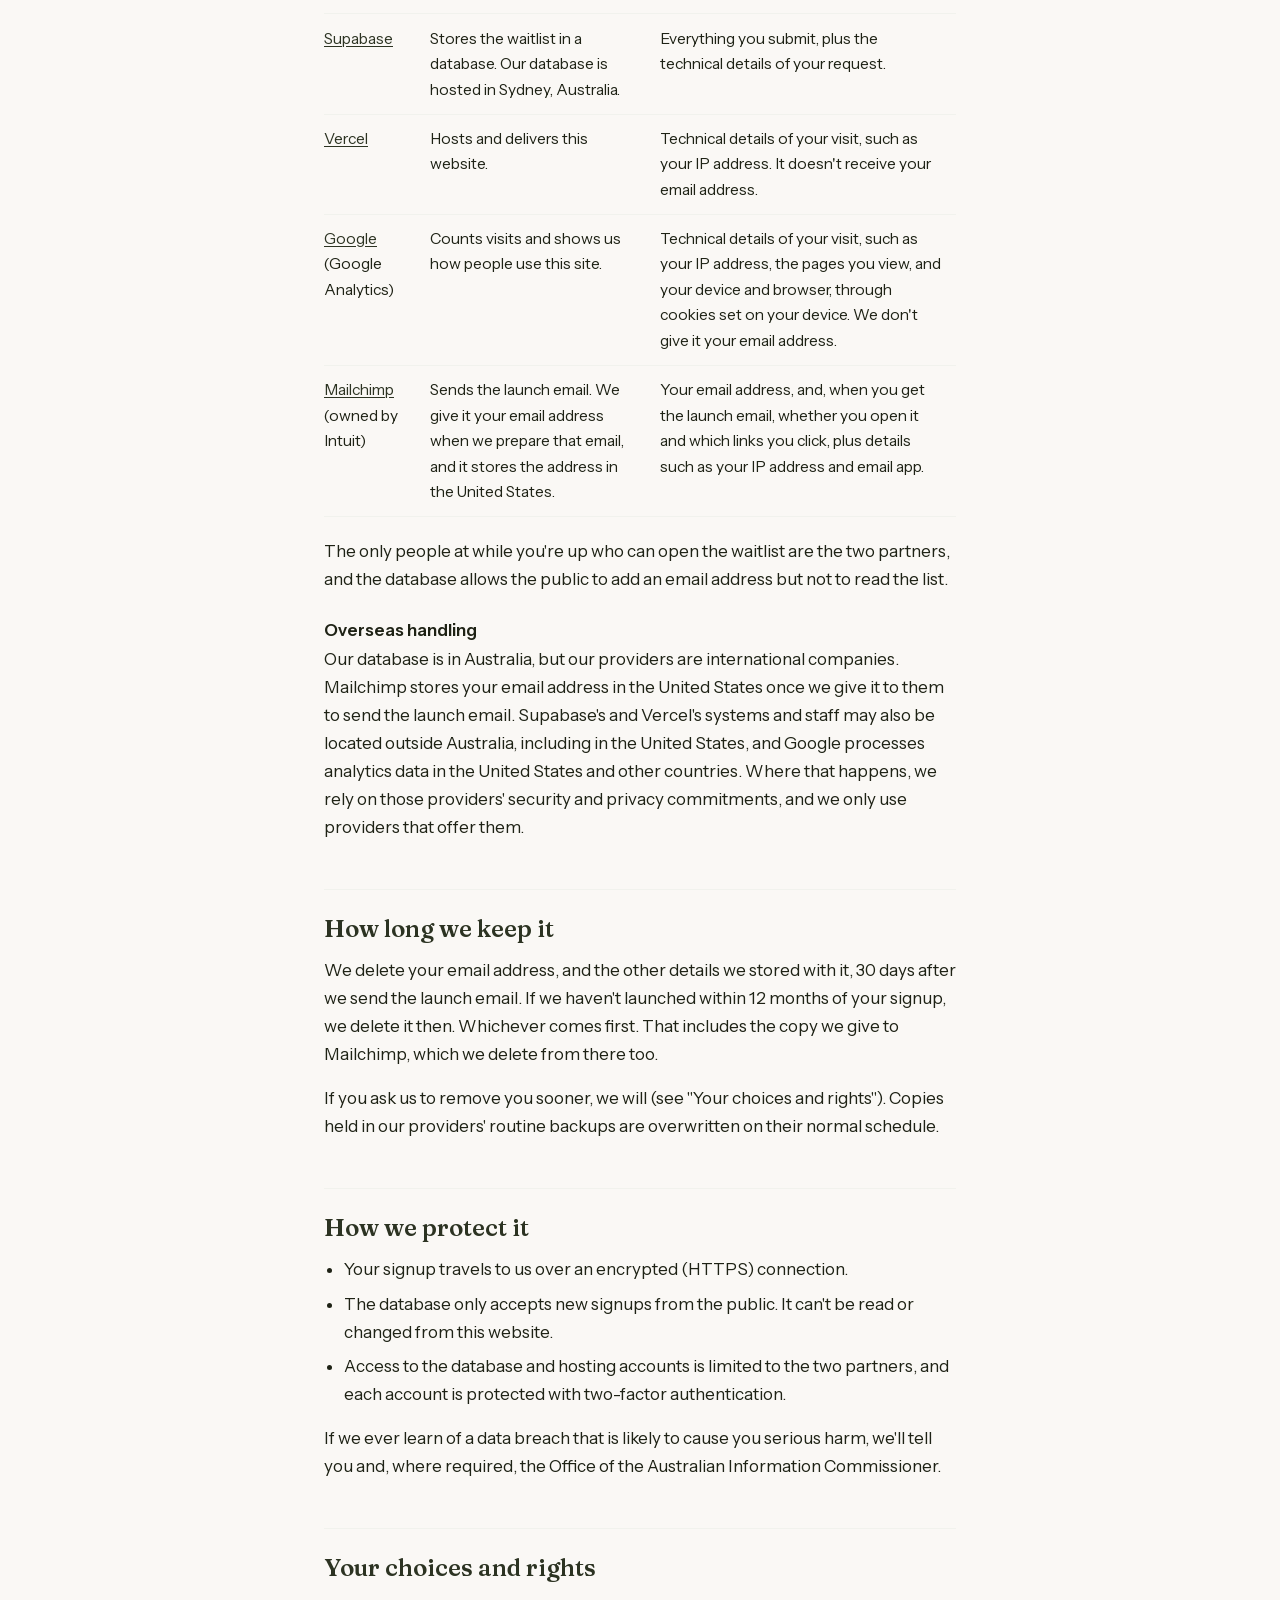
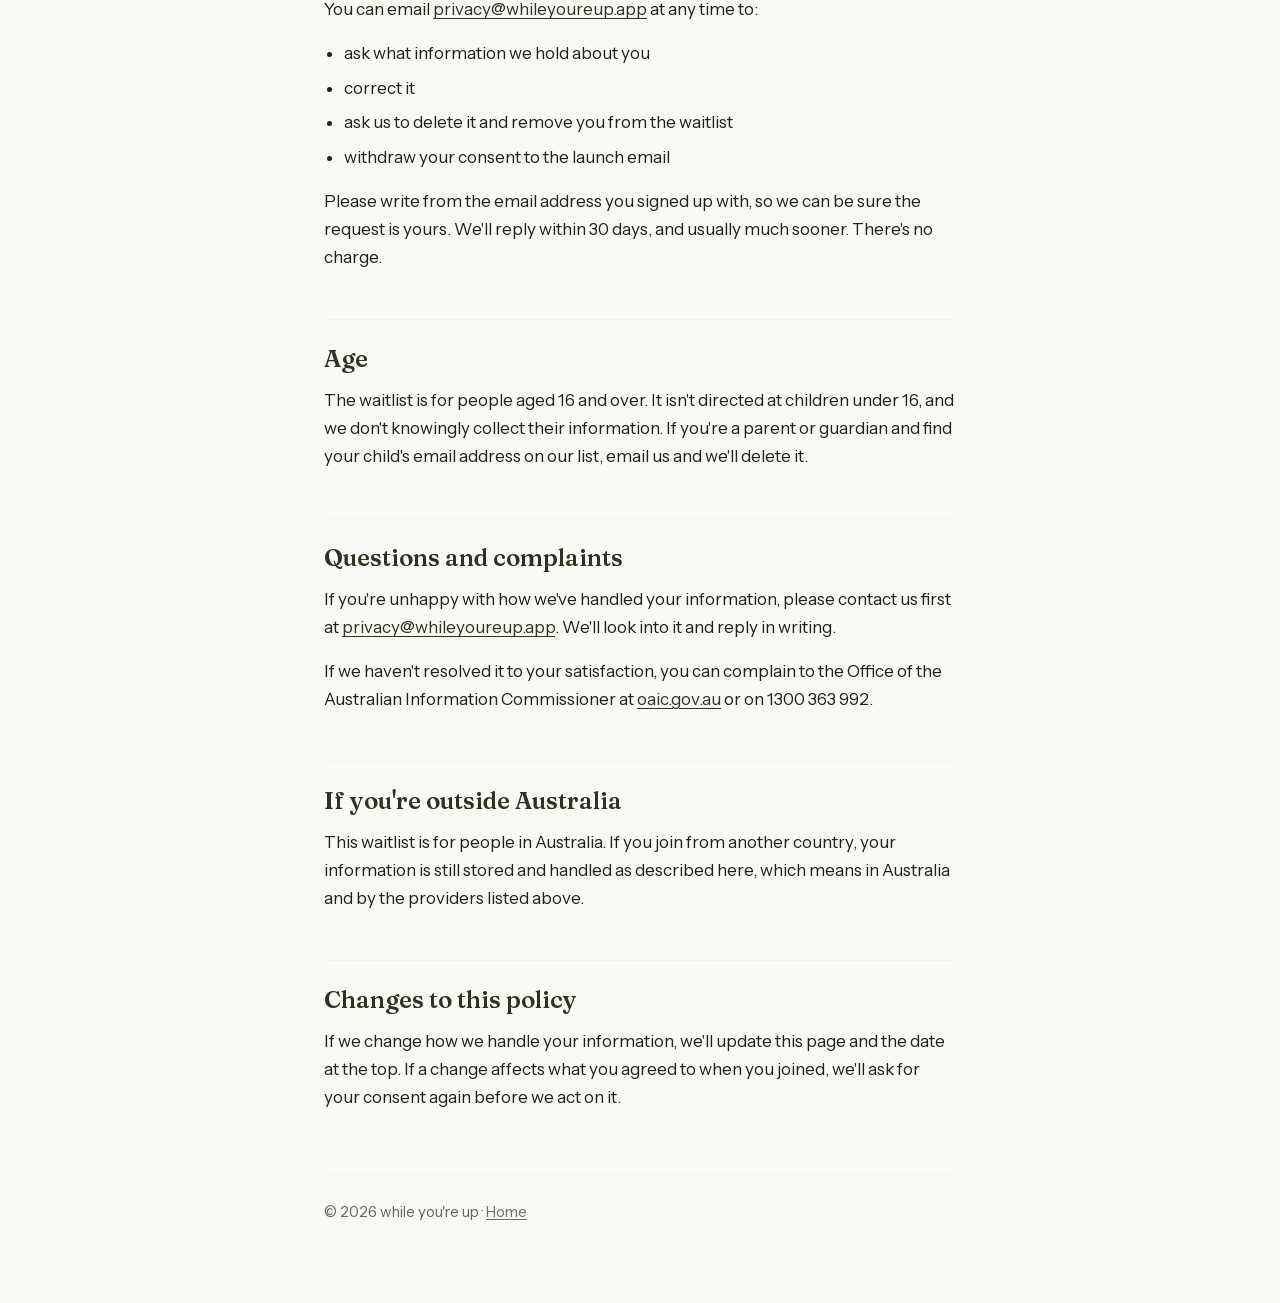
==== commit b51aecc4: "Privacy policy: disclose Google Analytics, cookies, and Google as a provider Co-Authored-By: Claude " ====
--- a/privacy.html
+++ b/privacy.html
@@ -3,6 +3,15 @@
 <head>
 <meta charset="utf-8">
 <meta name="viewport" content="width=device-width, initial-scale=1">
+<!-- Google tag (gtag.js) -->
+<script async src="https://www.googletagmanager.com/gtag/js?id=G-524Z3EJWE3"></script>
+<script>
+  window.dataLayer = window.dataLayer || [];
+  function gtag(){dataLayer.push(arguments);}
+  gtag('js', new Date());
+
+  gtag('config', 'G-524Z3EJWE3');
+</script>
 <meta name="color-scheme" content="light">
 <title>Privacy policy · while you're up</title>
 <meta name="description" content="How while you're up handles the email address you give us when you join the waitlist.">
@@ -106,11 +115,11 @@
   <a class="back" href="/">Back to while you're up</a>
 
   <h1>Privacy policy</h1>
-  <p class="updated">Waitlist website · Last updated 9 October 2026</p>
+  <p class="updated">Waitlist website · Last updated 13 October 2026</p>
 
   <div class="summary">
     <p>You give us your email address so we can tell you when while you're up launches. We send you one email when that happens.</p>
-    <p>We don't use cookies, analytics or ads on this site, and we don't sell or share your email address for anyone else's marketing. We delete the list after launch.</p>
+    <p>We use Google Analytics to count visits and see how people use this site. It sets cookies on your device. We don't use advertising tools, and we don't sell or share your email address for anyone else's marketing. We delete the list after launch.</p>
   </div>
 
   <h2 id="who">Who we are</h2>
@@ -134,11 +143,22 @@
   <h3>Technical data our hosting records</h3>
   <p>Like any website, the services that deliver this page and receive your signup see some technical details of your visit, such as your IP address, browser type and the time of your request. We don't use this to identify you, and we don't build profiles from it. It sits in our providers' standard server logs, which they keep under their own policies (see "Who handles your information" below).</p>
 
+  <h3>Website analytics (Google Analytics)</h3>
+  <p>We use Google Analytics, a service from Google, to understand how people find and use this site, so we can improve it. When you visit, a Google script loads in your browser and sets cookies on your device (they're named <code>_ga</code> and <code>_ga_</code> followed by an ID). Google then receives details such as:</p>
+  <ul>
+    <li>the pages you view and how long you stay</li>
+    <li>how you got here, for example a search or a link from another site</li>
+    <li>your browser, device and operating system</li>
+    <li>your IP address, which Google uses to work out your approximate location, such as your country or city</li>
+  </ul>
+  <p>Our reports show totals and general patterns, not individual visitors. We don't link analytics data to your email address, and we don't send your email address to Google. Analytics data is kept by Google for the period set in our Analytics account.</p>
+  <p>You can block or limit this. Most browsers let you turn off cookies or block trackers, and Google offers an opt-out add-on at <a href="https://tools.google.com/dlpage/gaoptout">tools.google.com/dlpage/gaoptout</a>. You can read how Google handles this data at <a href="https://policies.google.com/technologies/partner-sites">policies.google.com/technologies/partner-sites</a>.</p>
+
   <h3>What this website doesn't use</h3>
   <ul>
-    <li>No cookies, and nothing stored on your device by this site.</li>
-    <li>No analytics, advertising or tracking tools, and no session recording.</li>
-    <li>No fonts, scripts or other files loaded from other companies' servers. Everything on the page comes from our own site.</li>
+    <li>No advertising tools, and no session recording.</li>
+    <li>No cookies or tracking from any company other than Google Analytics, as described above.</li>
+    <li>No fonts or other files loaded from other companies' servers. Our fonts, images and styles come from our own site. The only other company's script on the page is Google's analytics script.</li>
   </ul>
   <p>The footer has links to our TikTok and Instagram accounts. They're plain links. If you follow one, that platform's own privacy policy applies from then on.</p>
 
@@ -171,6 +191,11 @@
           <td>Technical details of your visit, such as your IP address. It doesn't receive your email address.</td>
         </tr>
         <tr>
+          <td><a href="https://policies.google.com/privacy">Google</a> (Google Analytics)</td>
+          <td>Counts visits and shows us how people use this site.</td>
+          <td>Technical details of your visit, such as your IP address, the pages you view, and your device and browser, through cookies set on your device. We don't give it your email address.</td>
+        </tr>
+        <tr>
           <td><a href="https://mailchimp.com/legal/privacy/">Mailchimp</a> (owned by Intuit)</td>
           <td>Sends the launch email. We give it your email address when we prepare that email, and it stores the address in the United States.</td>
           <td>Your email address, and, when you get the launch email, whether you open it and which links you click, plus details such as your IP address and email app.</td>
@@ -181,7 +206,7 @@
   <p>The only people at while you're up who can open the waitlist are the two partners, and the database allows the public to add an email address but not to read the list.</p>
 
   <h3>Overseas handling</h3>
-  <p>Our database is in Australia, but our providers are international companies. Mailchimp stores your email address in the United States once we give it to them to send the launch email. Supabase's and Vercel's systems and staff may also be located outside Australia, including in the United States. Where that happens, we rely on those providers' security and privacy commitments, and we only use providers that offer them.</p>
+  <p>Our database is in Australia, but our providers are international companies. Mailchimp stores your email address in the United States once we give it to them to send the launch email. Supabase's and Vercel's systems and staff may also be located outside Australia, including in the United States, and Google processes analytics data in the United States and other countries. Where that happens, we rely on those providers' security and privacy commitments, and we only use providers that offer them.</p>
 
   <h2 id="keep">How long we keep it</h2>
   <p>We delete your email address, and the other details we stored with it, 30 days after we send the launch email. If we haven't launched within 12 months of your signup, we delete it then. Whichever comes first. That includes the copy we give to Mailchimp, which we delete from there too.</p>
--- a/css/styles.css
+++ b/css/styles.css
@@ -467,6 +467,17 @@
   display: block;
 }
 
+/* The icons are drawn on different grids and have different natural
+   proportions (a bullet list is wide and short, a receipt is tall), so one
+   shared box makes some read bigger than others. These per-icon box sizes
+   even out the drawn area; every viewBox is square, so scaling stays
+   uniform. */
+.feature-icon img[src$="icon-chores.svg"] { width: 28px; height: 28px; }
+.feature-icon img[src$="icon-bills.svg"],
+.feature-icon img[src$="icon-pets.svg"],
+.feature-icon img[src$="icon-household.svg"] { width: 24px; height: 24px; }
+.feature-icon img[src$="icon-points.svg"] { width: 25px; height: 25px; }
+
 .feature-card h3 {
   font-family: var(--font-body);
   font-size: 1rem;
@@ -523,6 +534,9 @@
   height: 26px;
   display: block;
 }
+/* Same idea as the feature icons: the three-dot families glyph is the
+   squarest and reads smaller than the wide couples/housemates glyphs. */
+.household-icon img[src$="icon-families.svg"] { width: 28px; height: 28px; }
 
 .household-icon-sage { background: var(--color-sage-green); }
 .household-icon-tan { background: var(--color-warm-tan); }
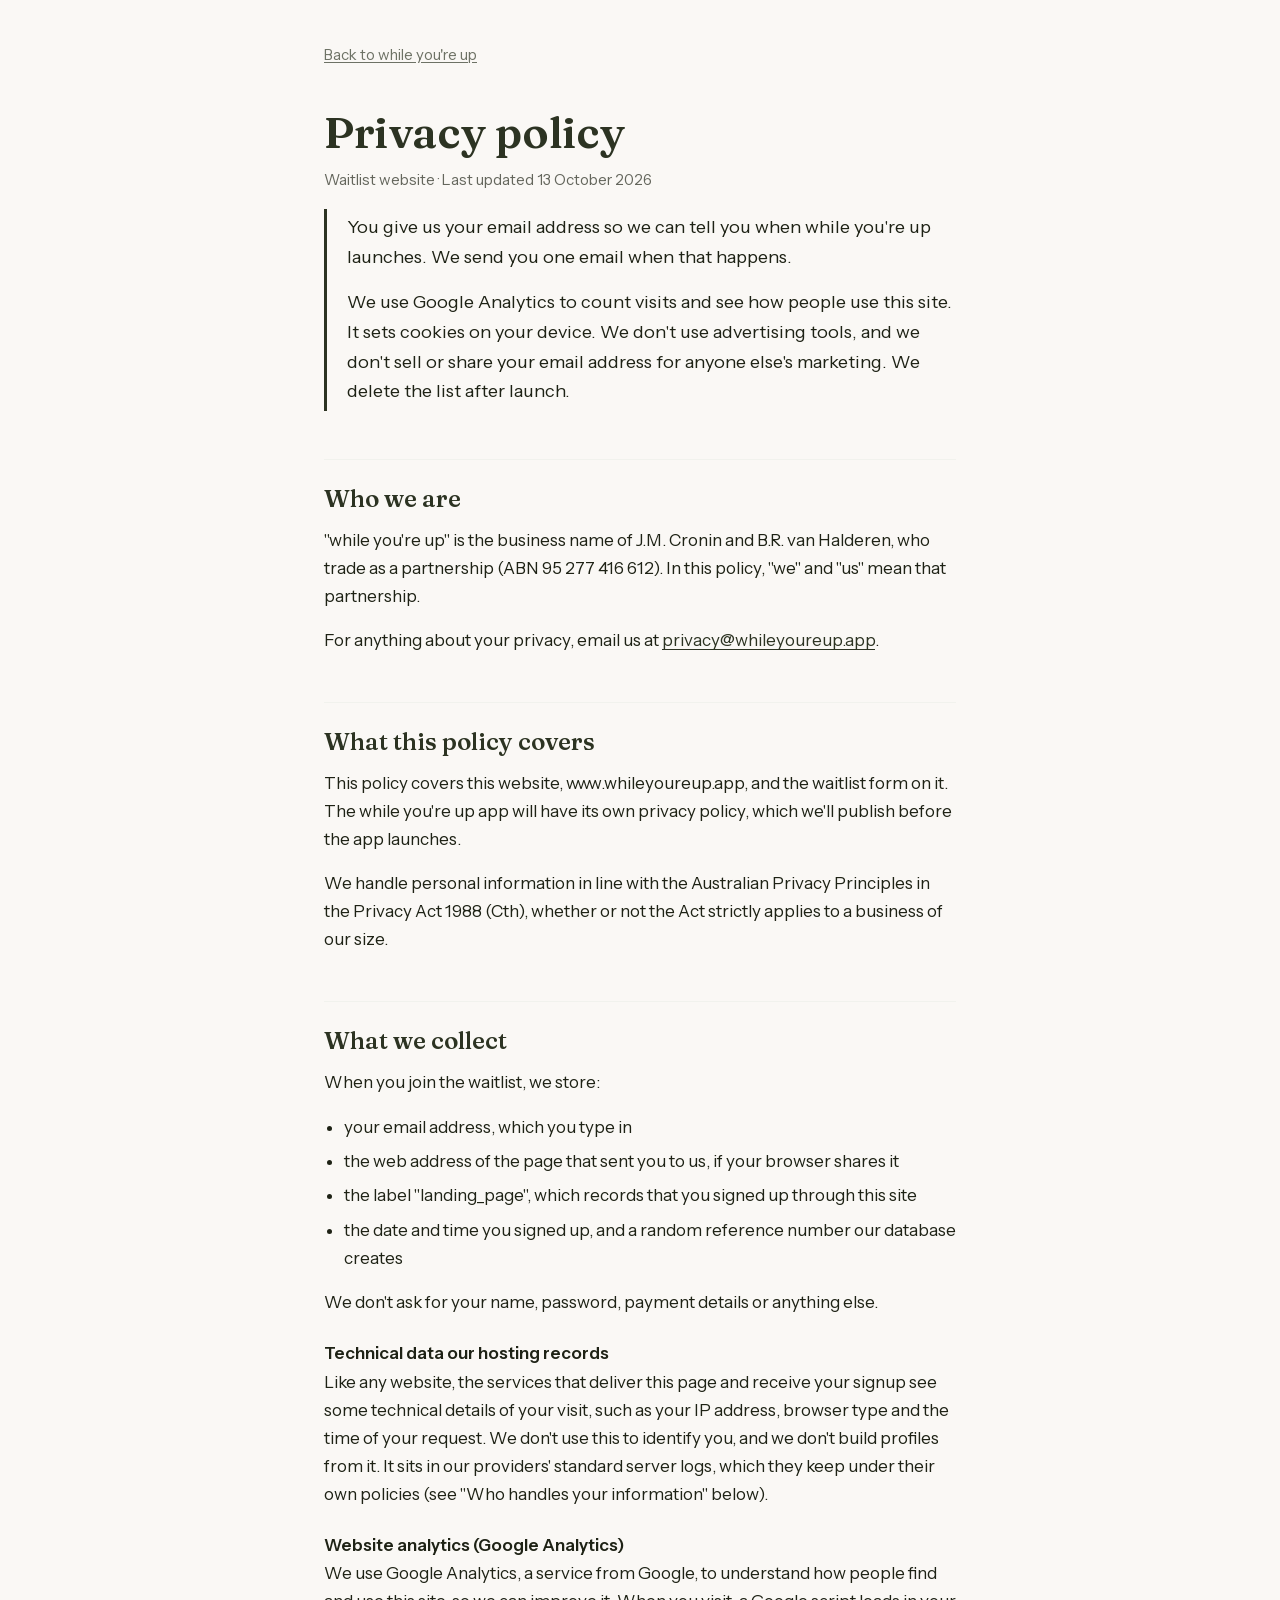
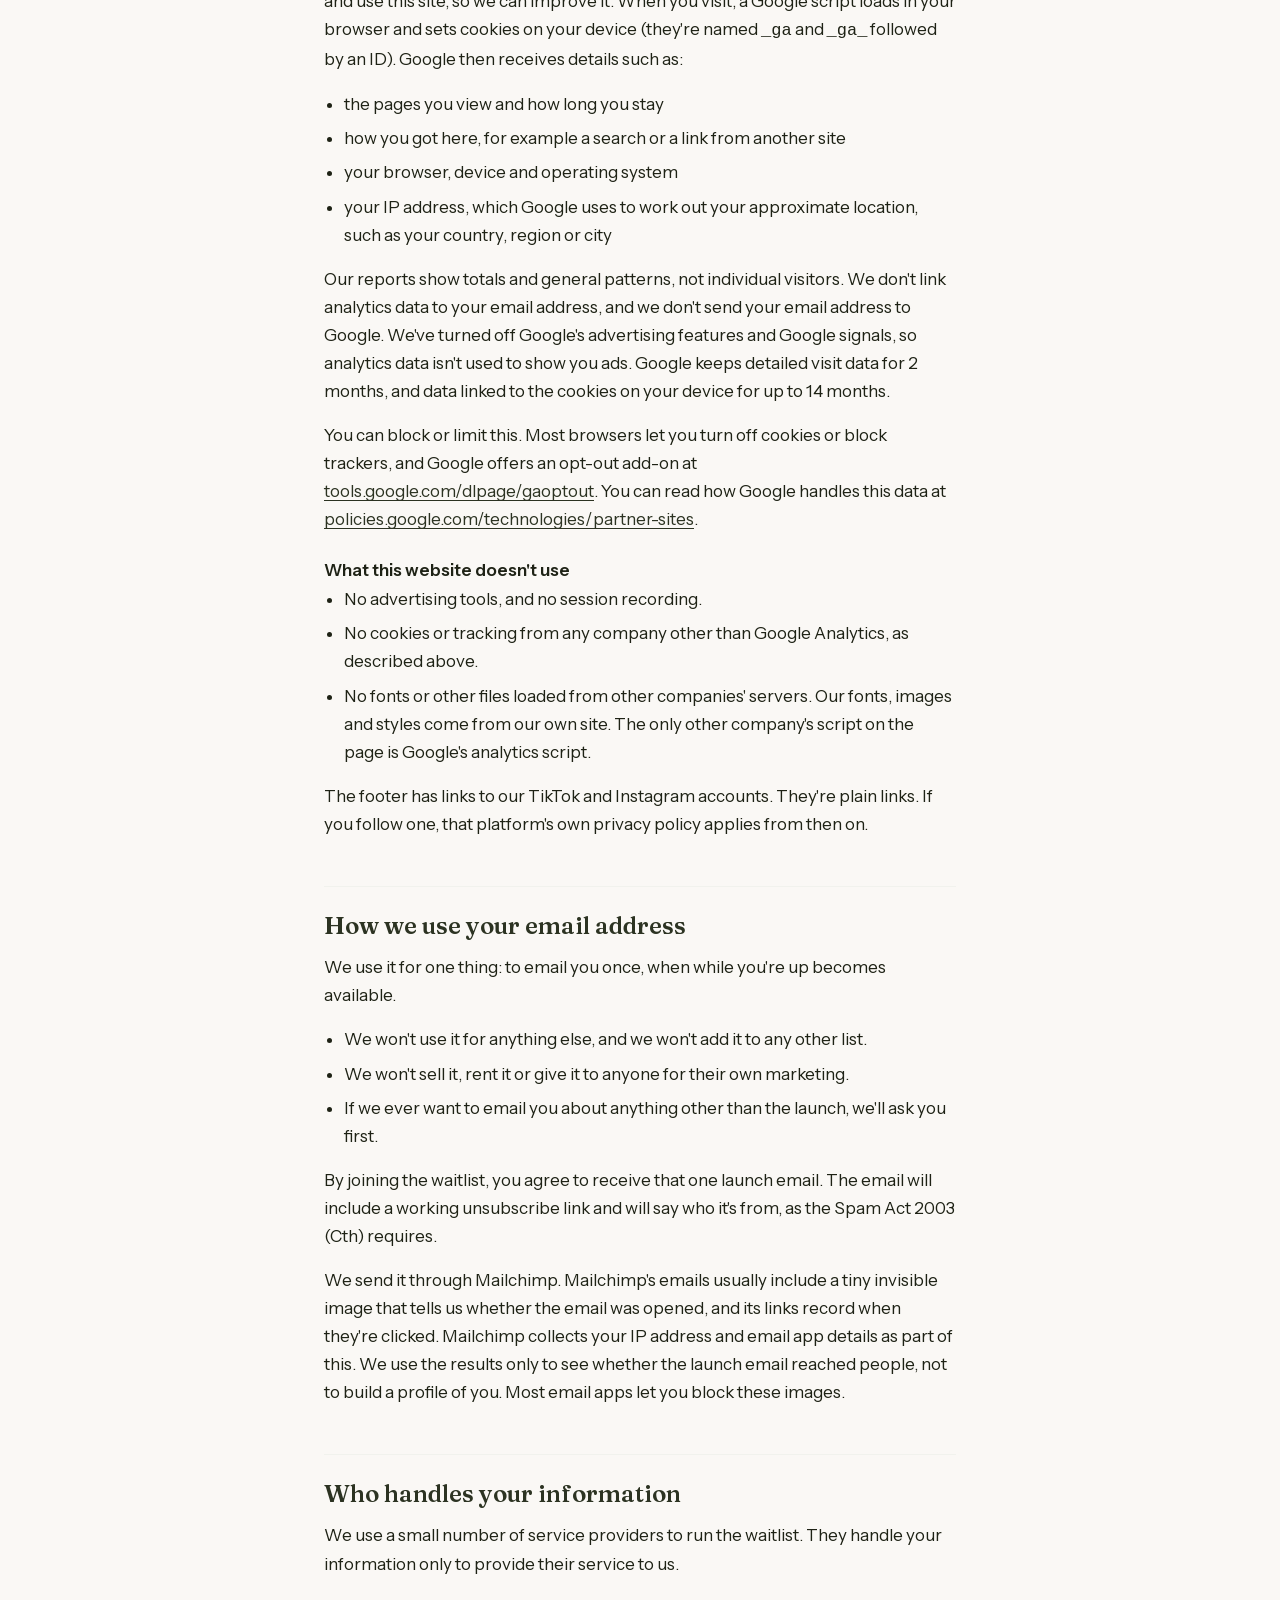
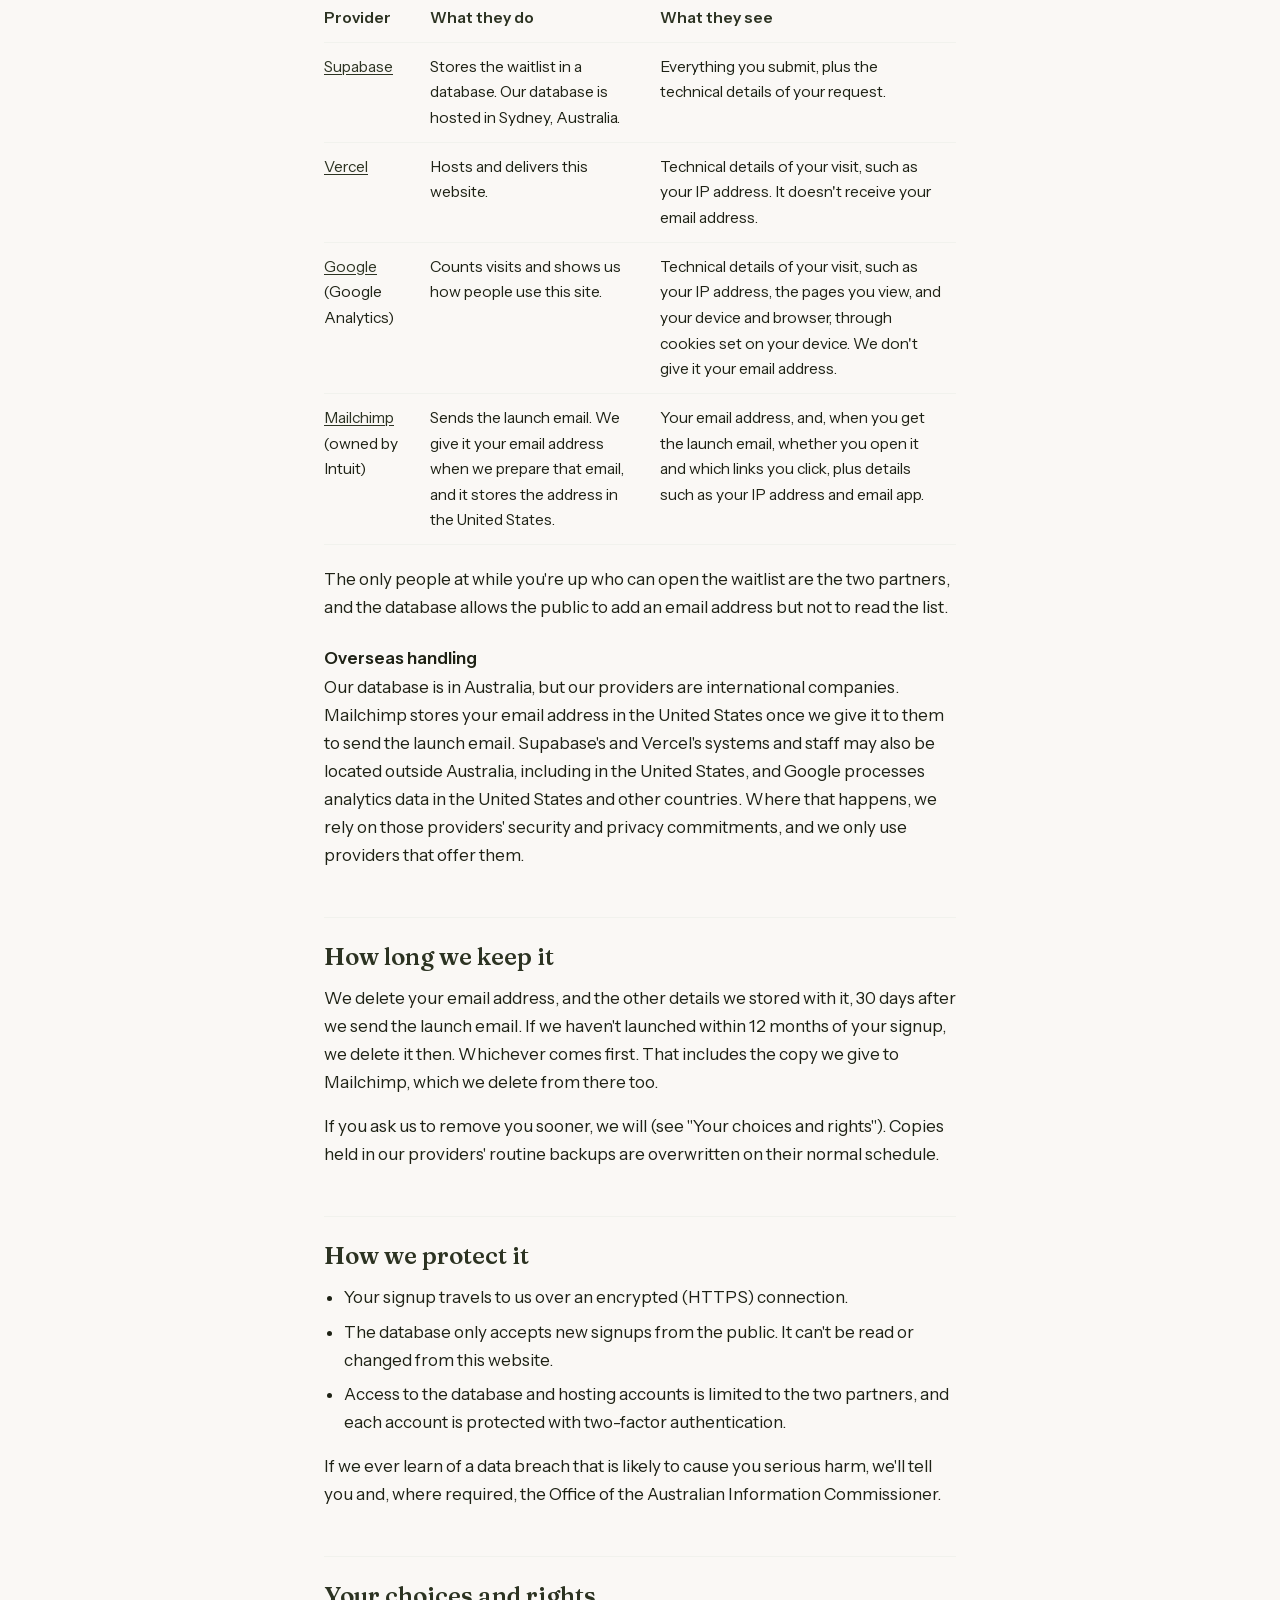
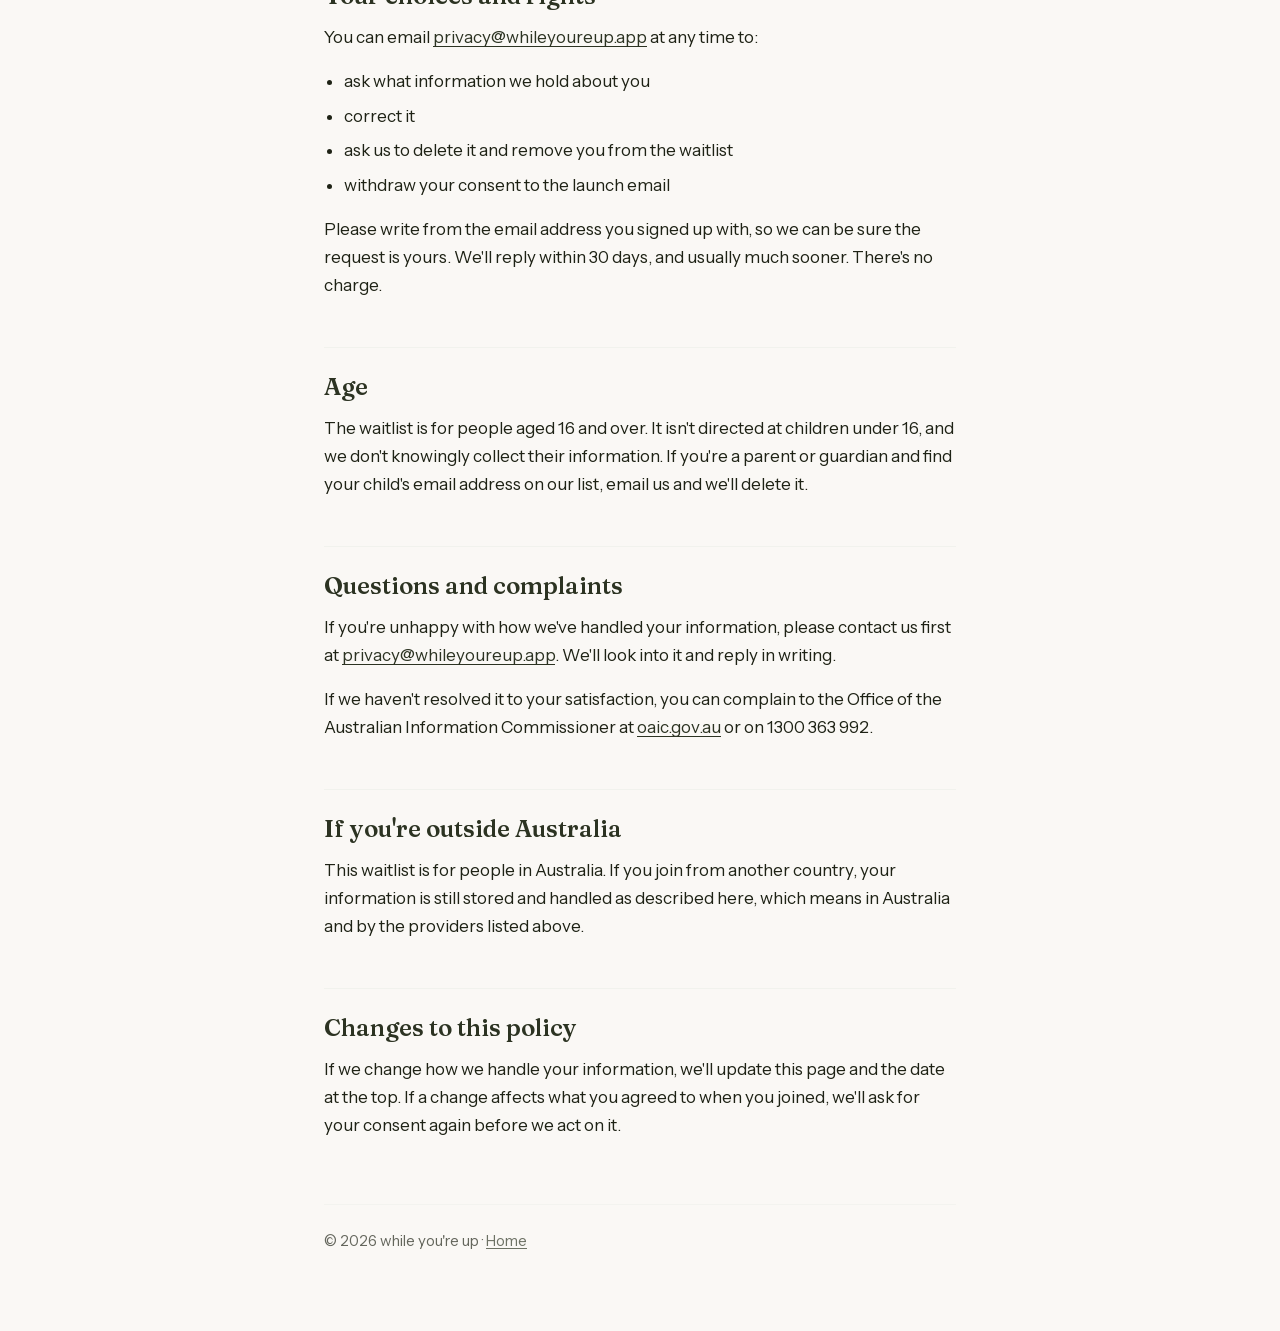
==== commit 4216f184: "Privacy policy: state Analytics retention (2 and 14 months) and ads features off Co-Authored-By: Cla" ====
--- a/privacy.html
+++ b/privacy.html
@@ -149,9 +149,9 @@
     <li>the pages you view and how long you stay</li>
     <li>how you got here, for example a search or a link from another site</li>
     <li>your browser, device and operating system</li>
-    <li>your IP address, which Google uses to work out your approximate location, such as your country or city</li>
-  </ul>
-  <p>Our reports show totals and general patterns, not individual visitors. We don't link analytics data to your email address, and we don't send your email address to Google. Analytics data is kept by Google for the period set in our Analytics account.</p>
+    <li>your IP address, which Google uses to work out your approximate location, such as your country, region or city</li>
+  </ul>
+  <p>Our reports show totals and general patterns, not individual visitors. We don't link analytics data to your email address, and we don't send your email address to Google. We've turned off Google's advertising features and Google signals, so analytics data isn't used to show you ads. Google keeps detailed visit data for 2 months, and data linked to the cookies on your device for up to 14 months.</p>
   <p>You can block or limit this. Most browsers let you turn off cookies or block trackers, and Google offers an opt-out add-on at <a href="https://tools.google.com/dlpage/gaoptout">tools.google.com/dlpage/gaoptout</a>. You can read how Google handles this data at <a href="https://policies.google.com/technologies/partner-sites">policies.google.com/technologies/partner-sites</a>.</p>
 
   <h3>What this website doesn't use</h3>
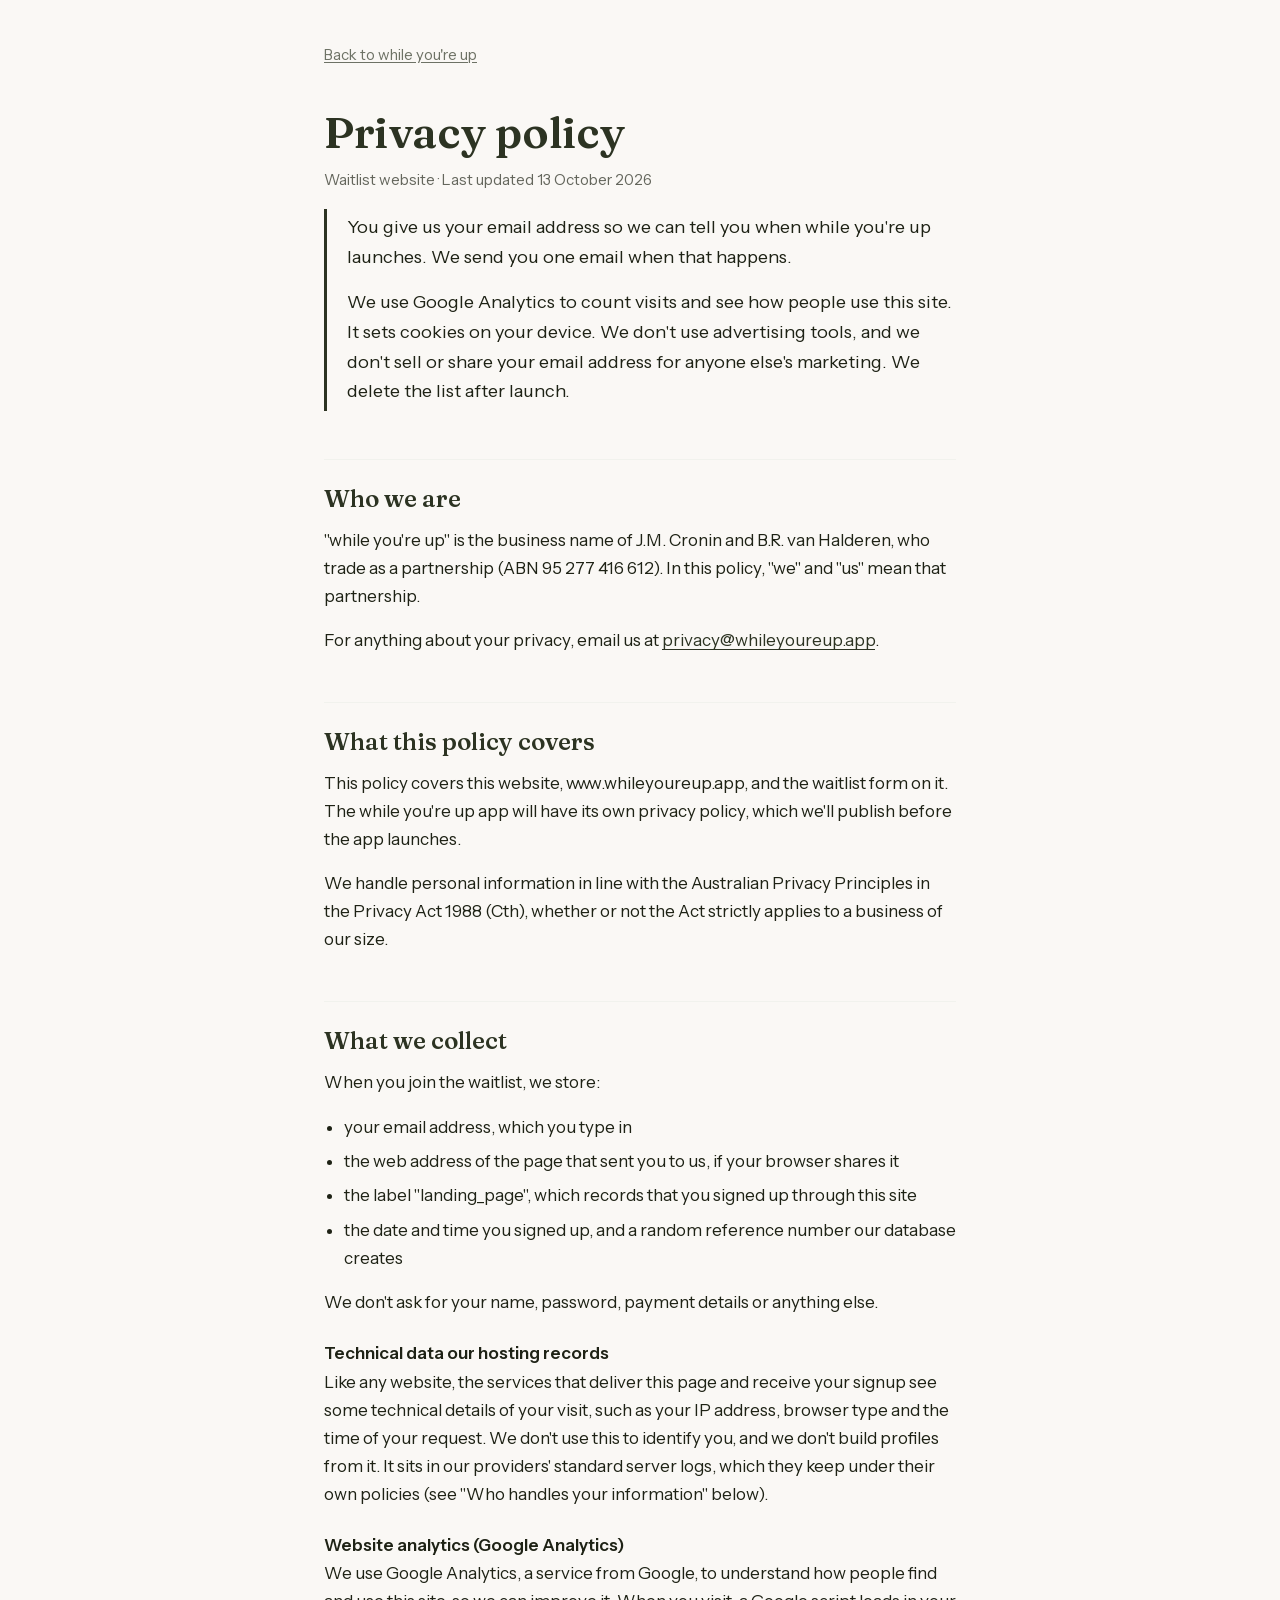
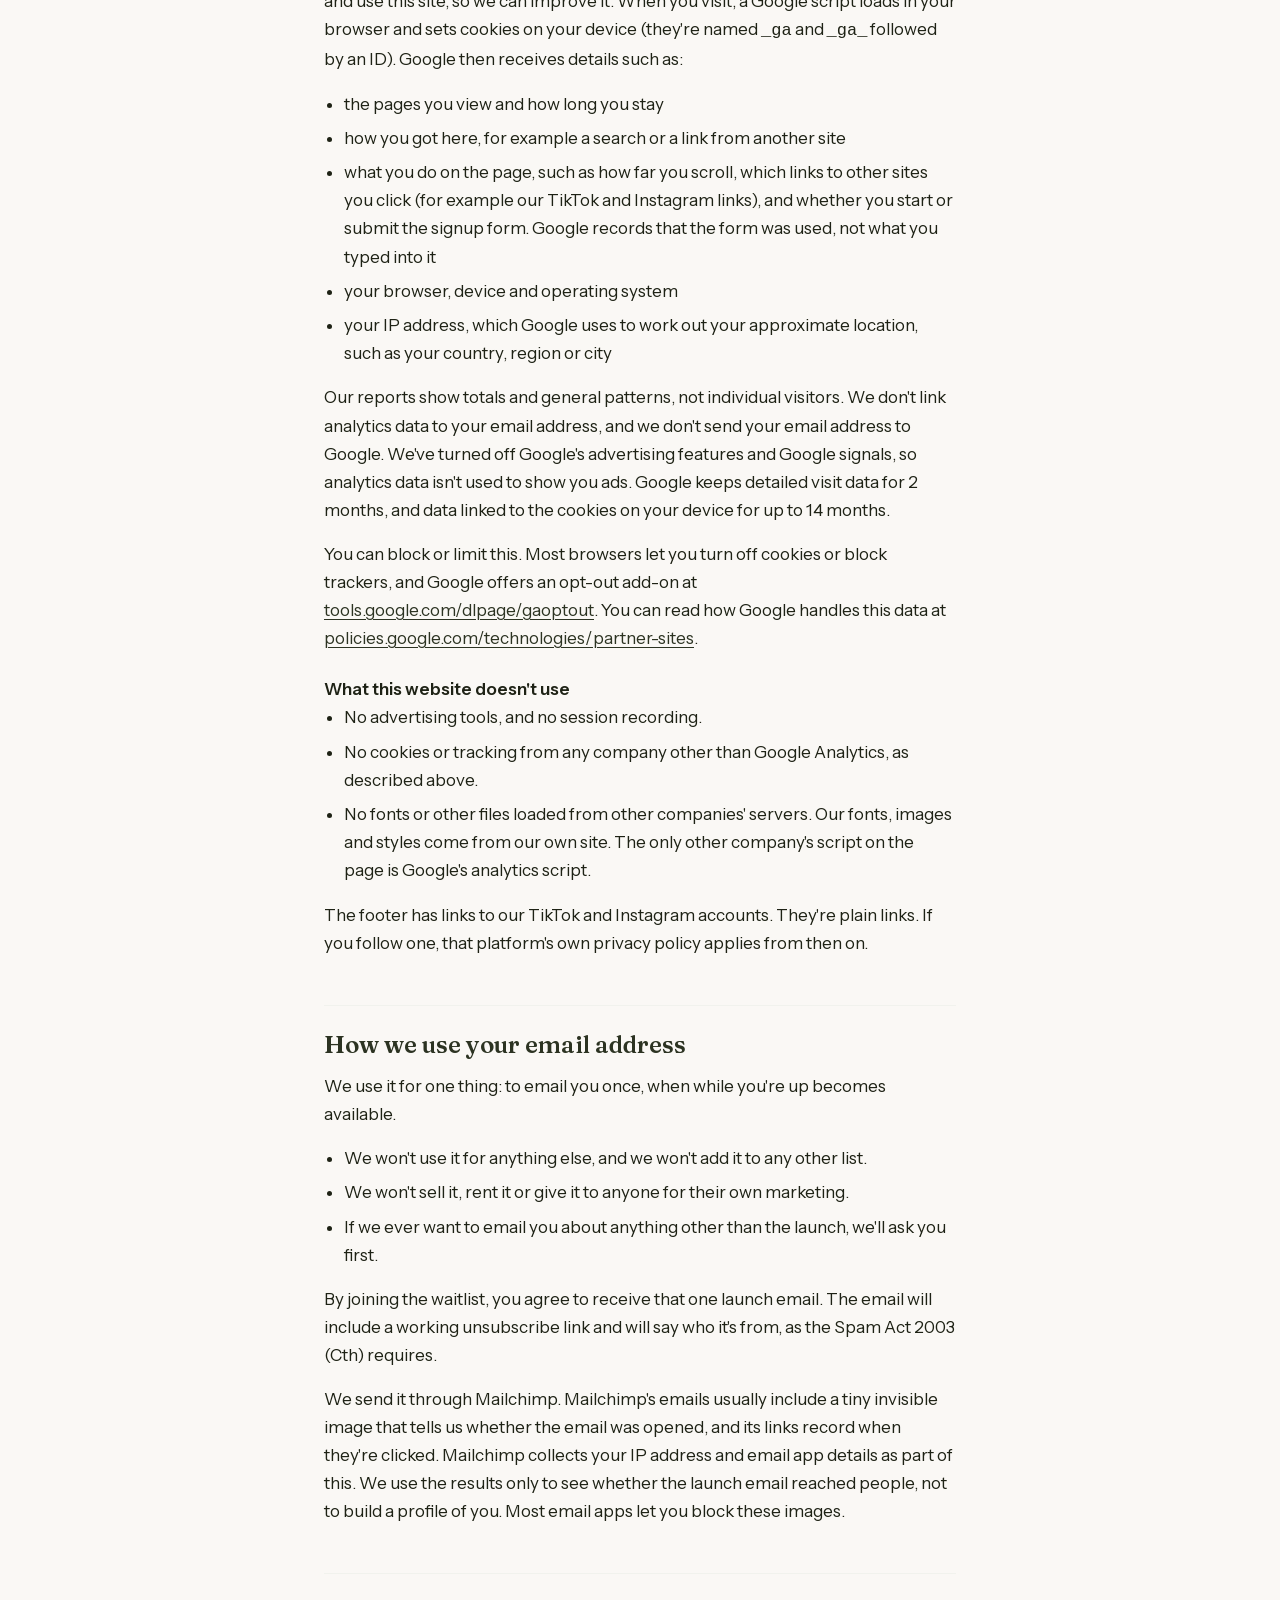
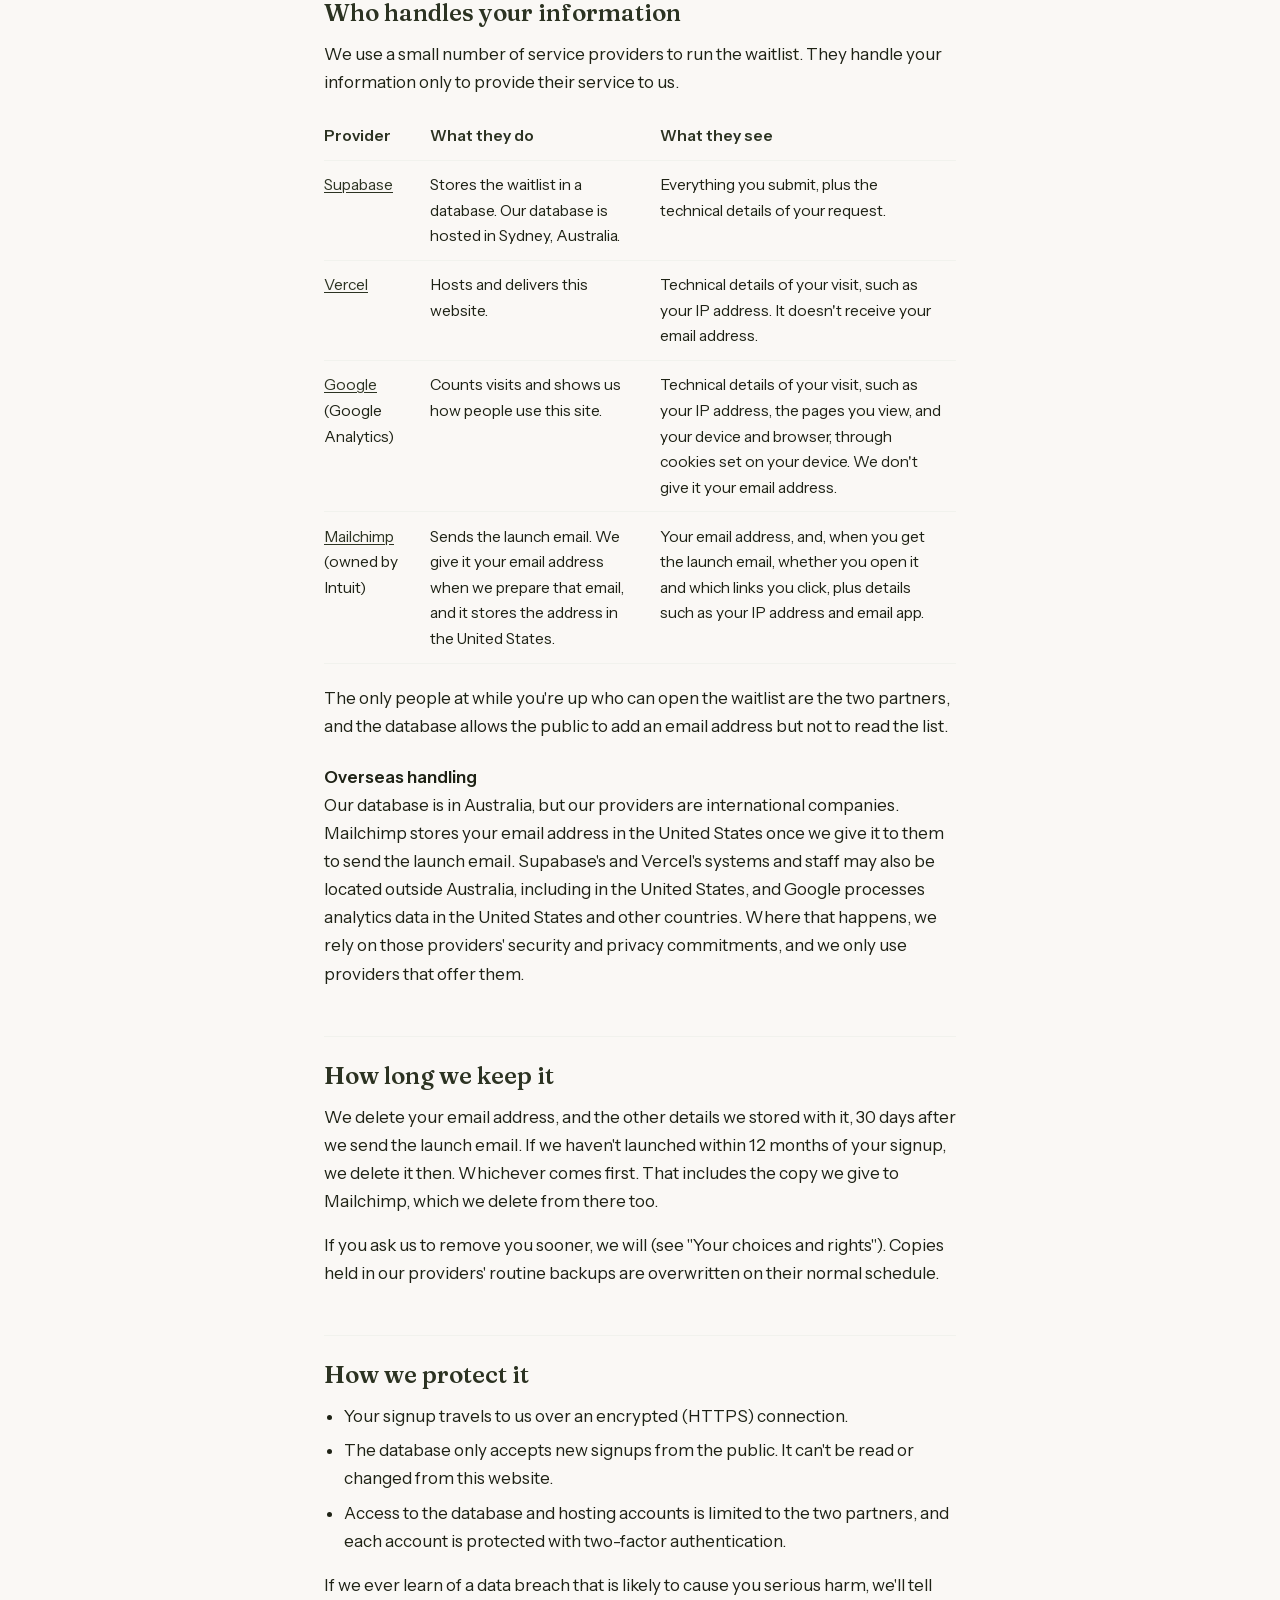
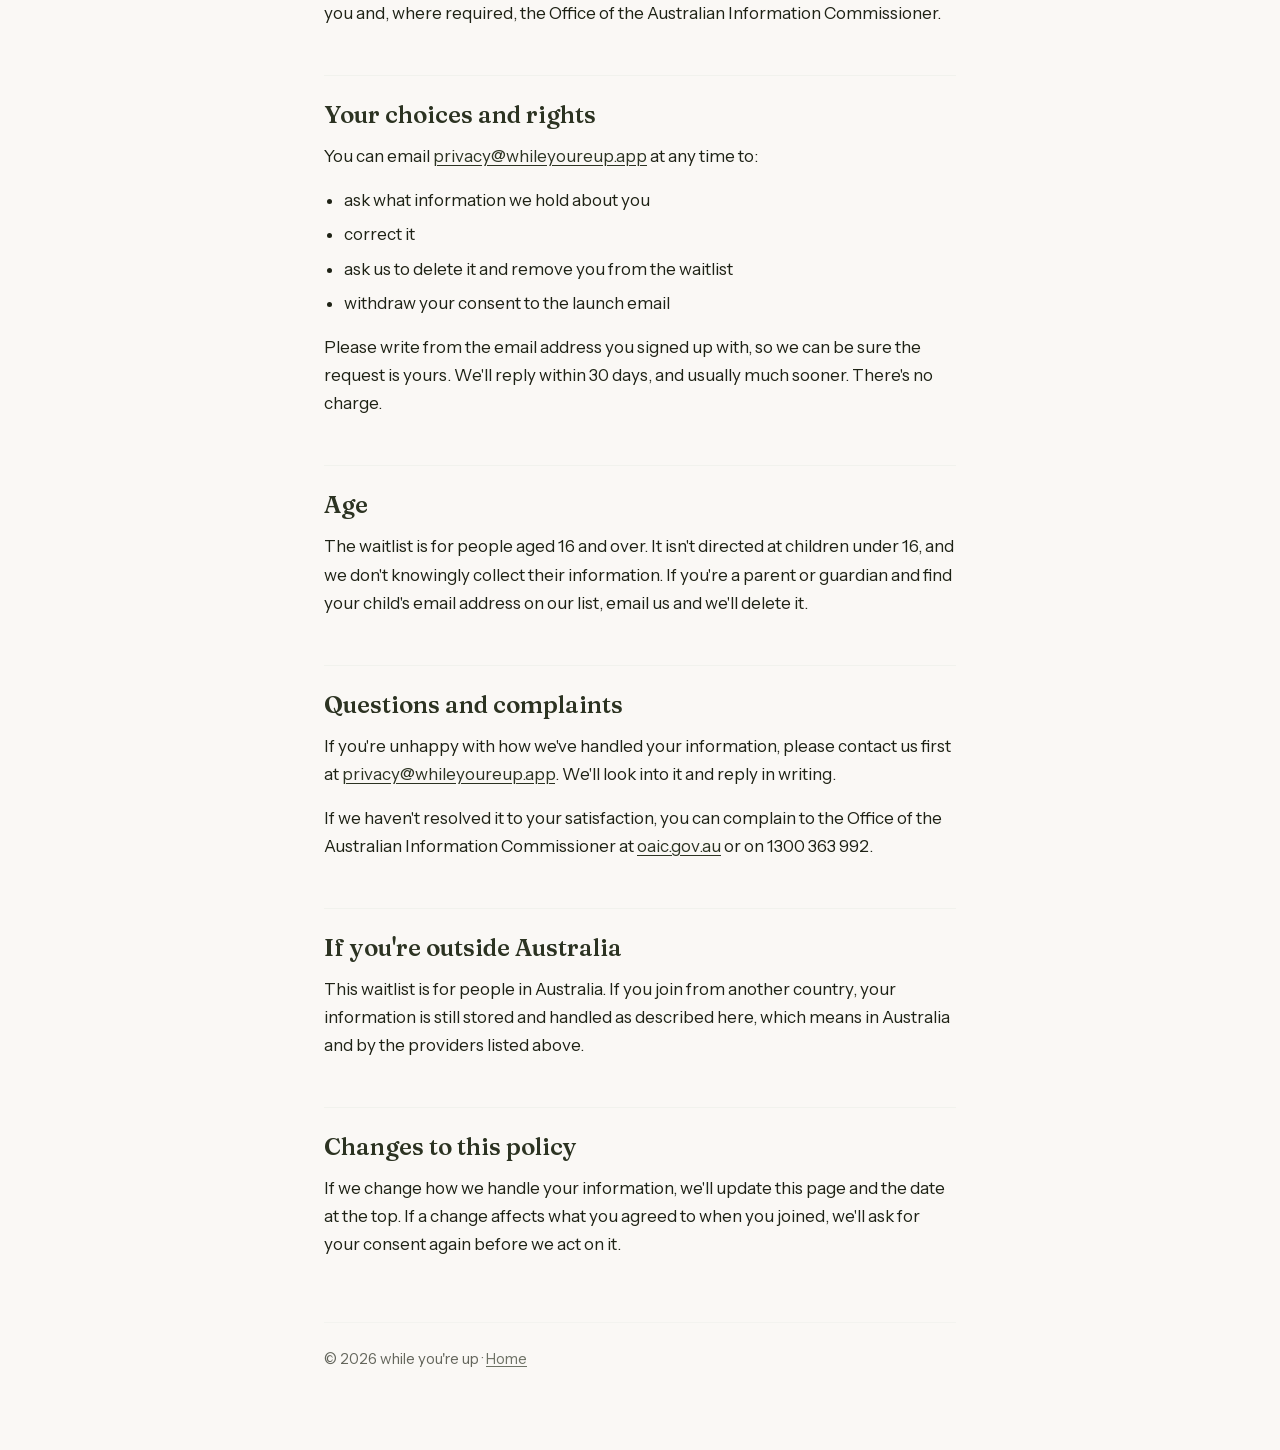
==== commit 3b7f0ee6: "Privacy policy: disclose Analytics enhanced measurement (scrolls, outbound clicks, form use) Co-Auth" ====
--- a/privacy.html
+++ b/privacy.html
@@ -148,6 +148,7 @@
   <ul>
     <li>the pages you view and how long you stay</li>
     <li>how you got here, for example a search or a link from another site</li>
+    <li>what you do on the page, such as how far you scroll, which links to other sites you click (for example our TikTok and Instagram links), and whether you start or submit the signup form. Google records that the form was used, not what you typed into it</li>
     <li>your browser, device and operating system</li>
     <li>your IP address, which Google uses to work out your approximate location, such as your country, region or city</li>
   </ul>
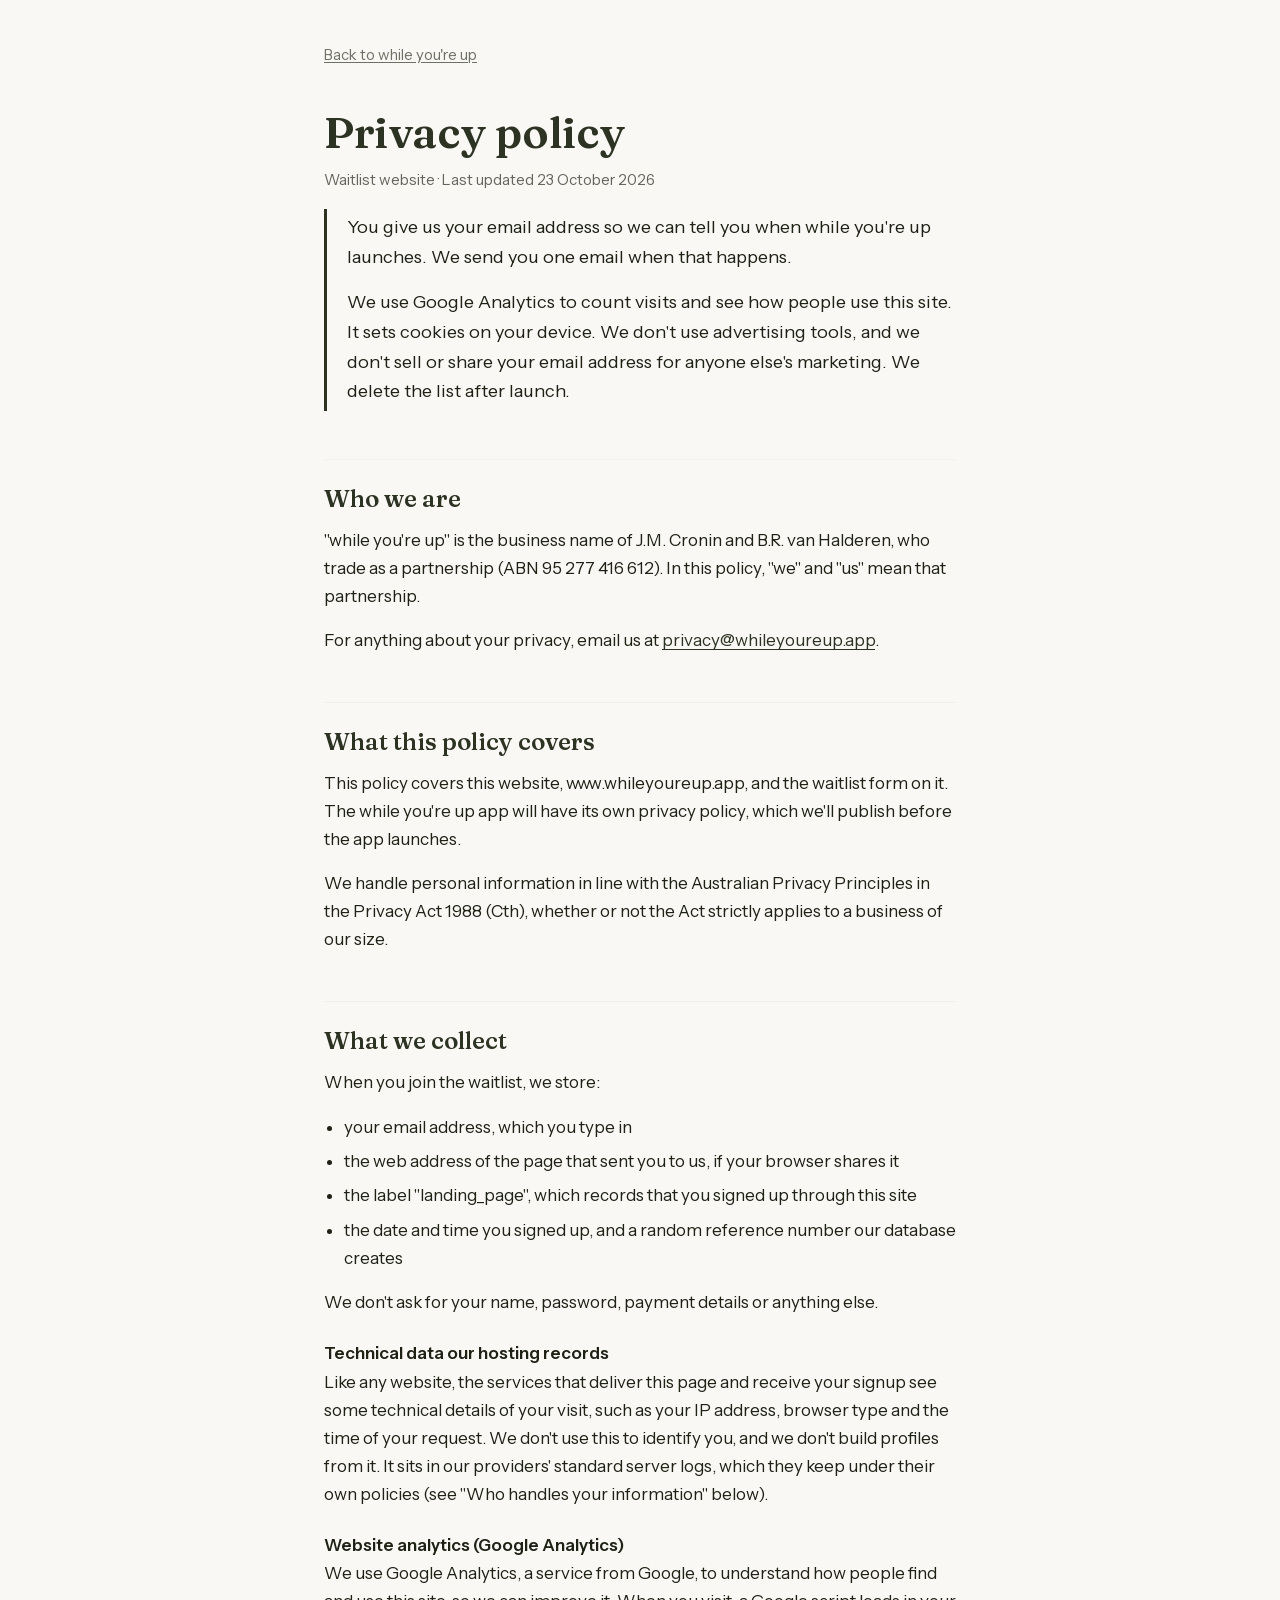
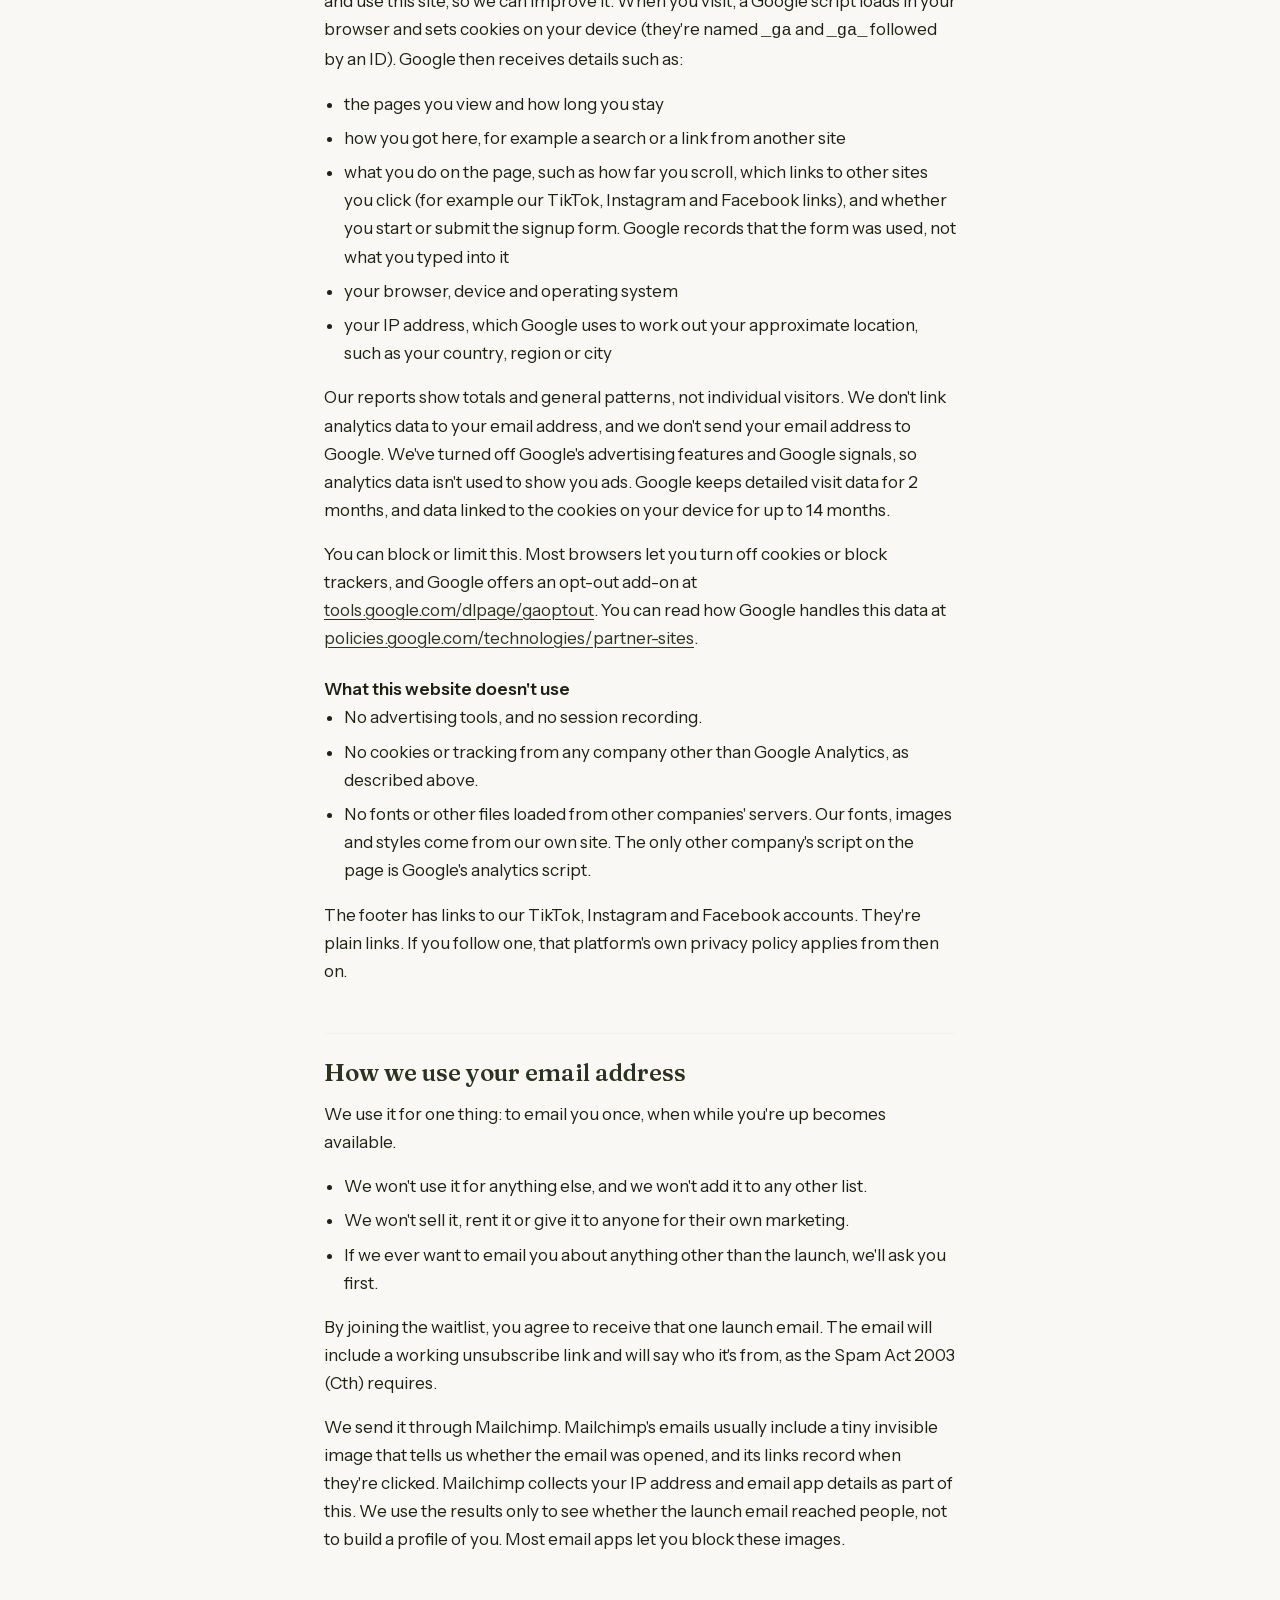
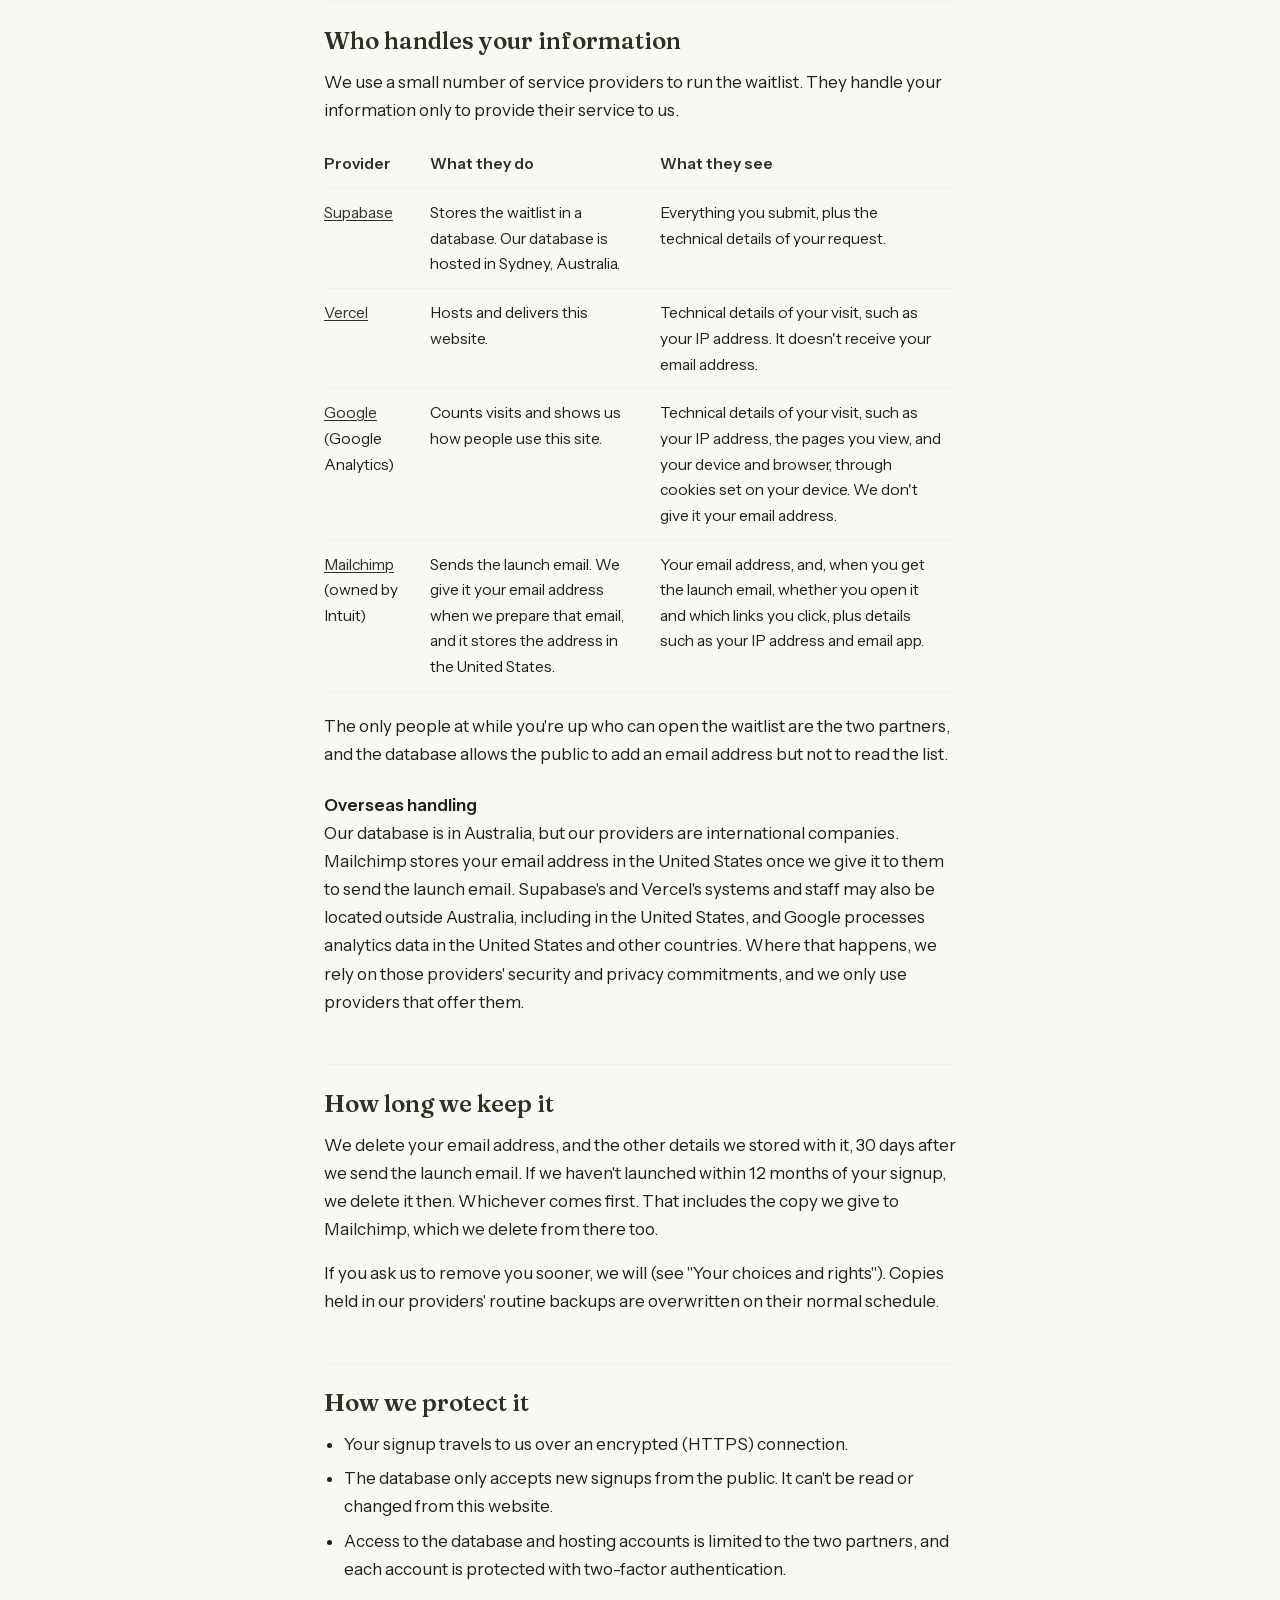
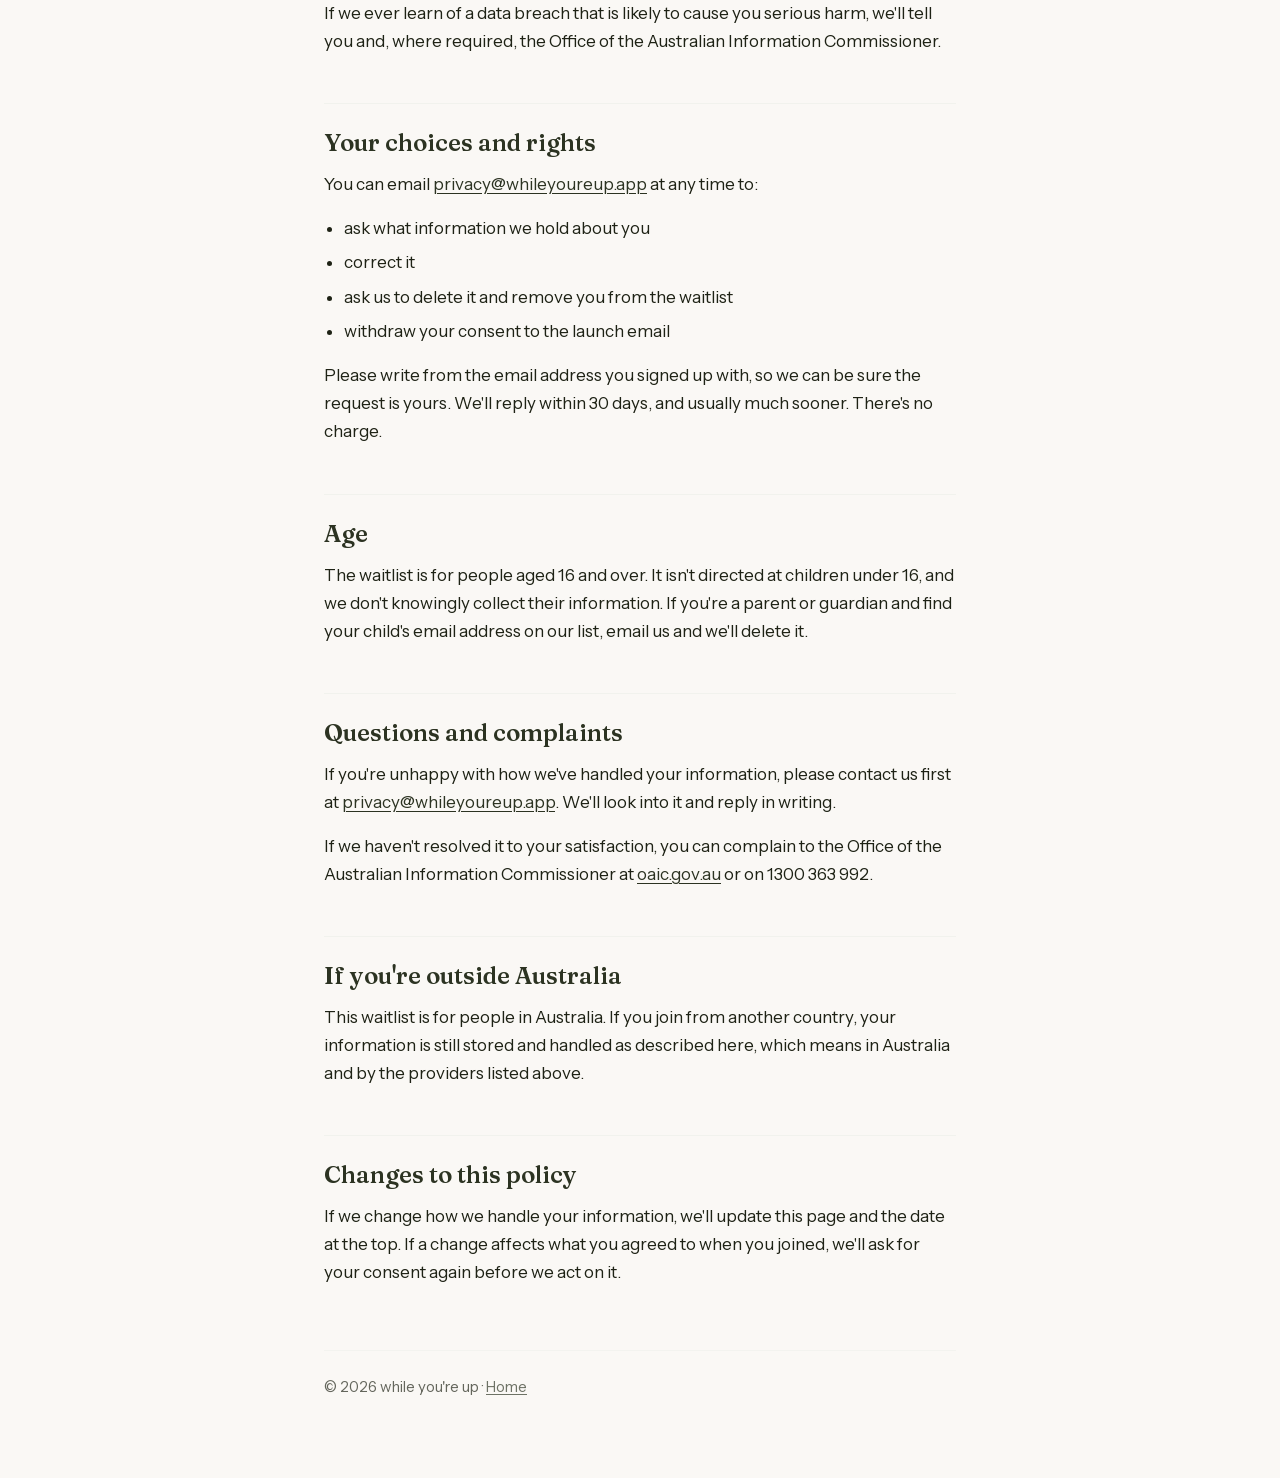
==== commit b7c39517: "Footer: add Facebook link; privacy policy mentions Facebook Co-Authored-By: Claude Sonnet 5.5 <norep" ====
--- a/privacy.html
+++ b/privacy.html
@@ -115,7 +115,7 @@
   <a class="back" href="/">Back to while you're up</a>
 
   <h1>Privacy policy</h1>
-  <p class="updated">Waitlist website · Last updated 13 October 2026</p>
+  <p class="updated">Waitlist website · Last updated 23 October 2026</p>
 
   <div class="summary">
     <p>You give us your email address so we can tell you when while you're up launches. We send you one email when that happens.</p>
@@ -148,7 +148,7 @@
   <ul>
     <li>the pages you view and how long you stay</li>
     <li>how you got here, for example a search or a link from another site</li>
-    <li>what you do on the page, such as how far you scroll, which links to other sites you click (for example our TikTok and Instagram links), and whether you start or submit the signup form. Google records that the form was used, not what you typed into it</li>
+    <li>what you do on the page, such as how far you scroll, which links to other sites you click (for example our TikTok, Instagram and Facebook links), and whether you start or submit the signup form. Google records that the form was used, not what you typed into it</li>
     <li>your browser, device and operating system</li>
     <li>your IP address, which Google uses to work out your approximate location, such as your country, region or city</li>
   </ul>
@@ -161,7 +161,7 @@
     <li>No cookies or tracking from any company other than Google Analytics, as described above.</li>
     <li>No fonts or other files loaded from other companies' servers. Our fonts, images and styles come from our own site. The only other company's script on the page is Google's analytics script.</li>
   </ul>
-  <p>The footer has links to our TikTok and Instagram accounts. They're plain links. If you follow one, that platform's own privacy policy applies from then on.</p>
+  <p>The footer has links to our TikTok, Instagram and Facebook accounts. They're plain links. If you follow one, that platform's own privacy policy applies from then on.</p>
 
   <h2 id="use">How we use your email address</h2>
   <p>We use it for one thing: to email you once, when while you're up becomes available.</p>
--- a/css/styles.css
+++ b/css/styles.css
@@ -310,30 +310,48 @@
 }
 
 .iphone-status-bar,
-.iphone-bottom-nav {
+.iphone-bottom {
   position: absolute;
   left: 0;
   width: 100%;
-  display: block;
   z-index: 2;
   pointer-events: none;
 }
 
-.iphone-status-bar { top: 0; }
+.iphone-status-bar { top: 0; display: block; }
+
+.iphone-bottom { bottom: 0; }
+
+/* Wendy's floating button hovers over the screen's bottom-right corner,
+   just above the nav bar. Offsets are percentages of the screen width
+   (margins resolve against width), so it scales with the phone. */
+.iphone-wendy {
+  position: absolute;
+  right: 2.49%;
+  bottom: 100%;
+  margin-bottom: -1.16%;
+  width: 15.92%;
+  height: auto;
+  display: block;
+  /* Soft elevation so it reads as hovering over the content. */
+  filter: drop-shadow(0 0.35em 0.5em rgba(44, 51, 34, 0.2)) drop-shadow(0 0.08em 0.15em rgba(44, 51, 34, 0.22));
+  font-size: 8px;
+}
 
 .iphone-bottom-nav {
-  bottom: 0;
+  display: block;
+  width: 100%;
   /* Padding (not a bottom offset) lifts the pill off the screen's rounded
      corner while the background fills that strip — otherwise scrolling
      content would show through the gap left underneath the nav image. */
   box-sizing: border-box;
-  padding-bottom: 2.5%;
+  padding-bottom: 6.1%;
   background: var(--color-cream-base);
 }
 
 .iphone-content {
   position: absolute;
-  top: 6.6%; /* matches the status bar's proportional height */
+  top: 6.64%; /* matches the status bar's proportional height */
   left: 0;
   width: 100%;
   display: block;
@@ -474,8 +492,8 @@
    uniform. */
 .feature-icon img[src$="icon-chores.svg"] { width: 28px; height: 28px; }
 .feature-icon img[src$="icon-bills.svg"],
-.feature-icon img[src$="icon-pets.svg"],
-.feature-icon img[src$="icon-household.svg"] { width: 24px; height: 24px; }
+.feature-icon img[src$="icon-pets.svg"] { width: 24px; height: 24px; }
+.feature-icon img[src$="icon-wendy.svg"] { width: 30px; height: 30px; }
 .feature-icon img[src$="icon-points.svg"] { width: 25px; height: 25px; }
 
 .feature-card h3 {
